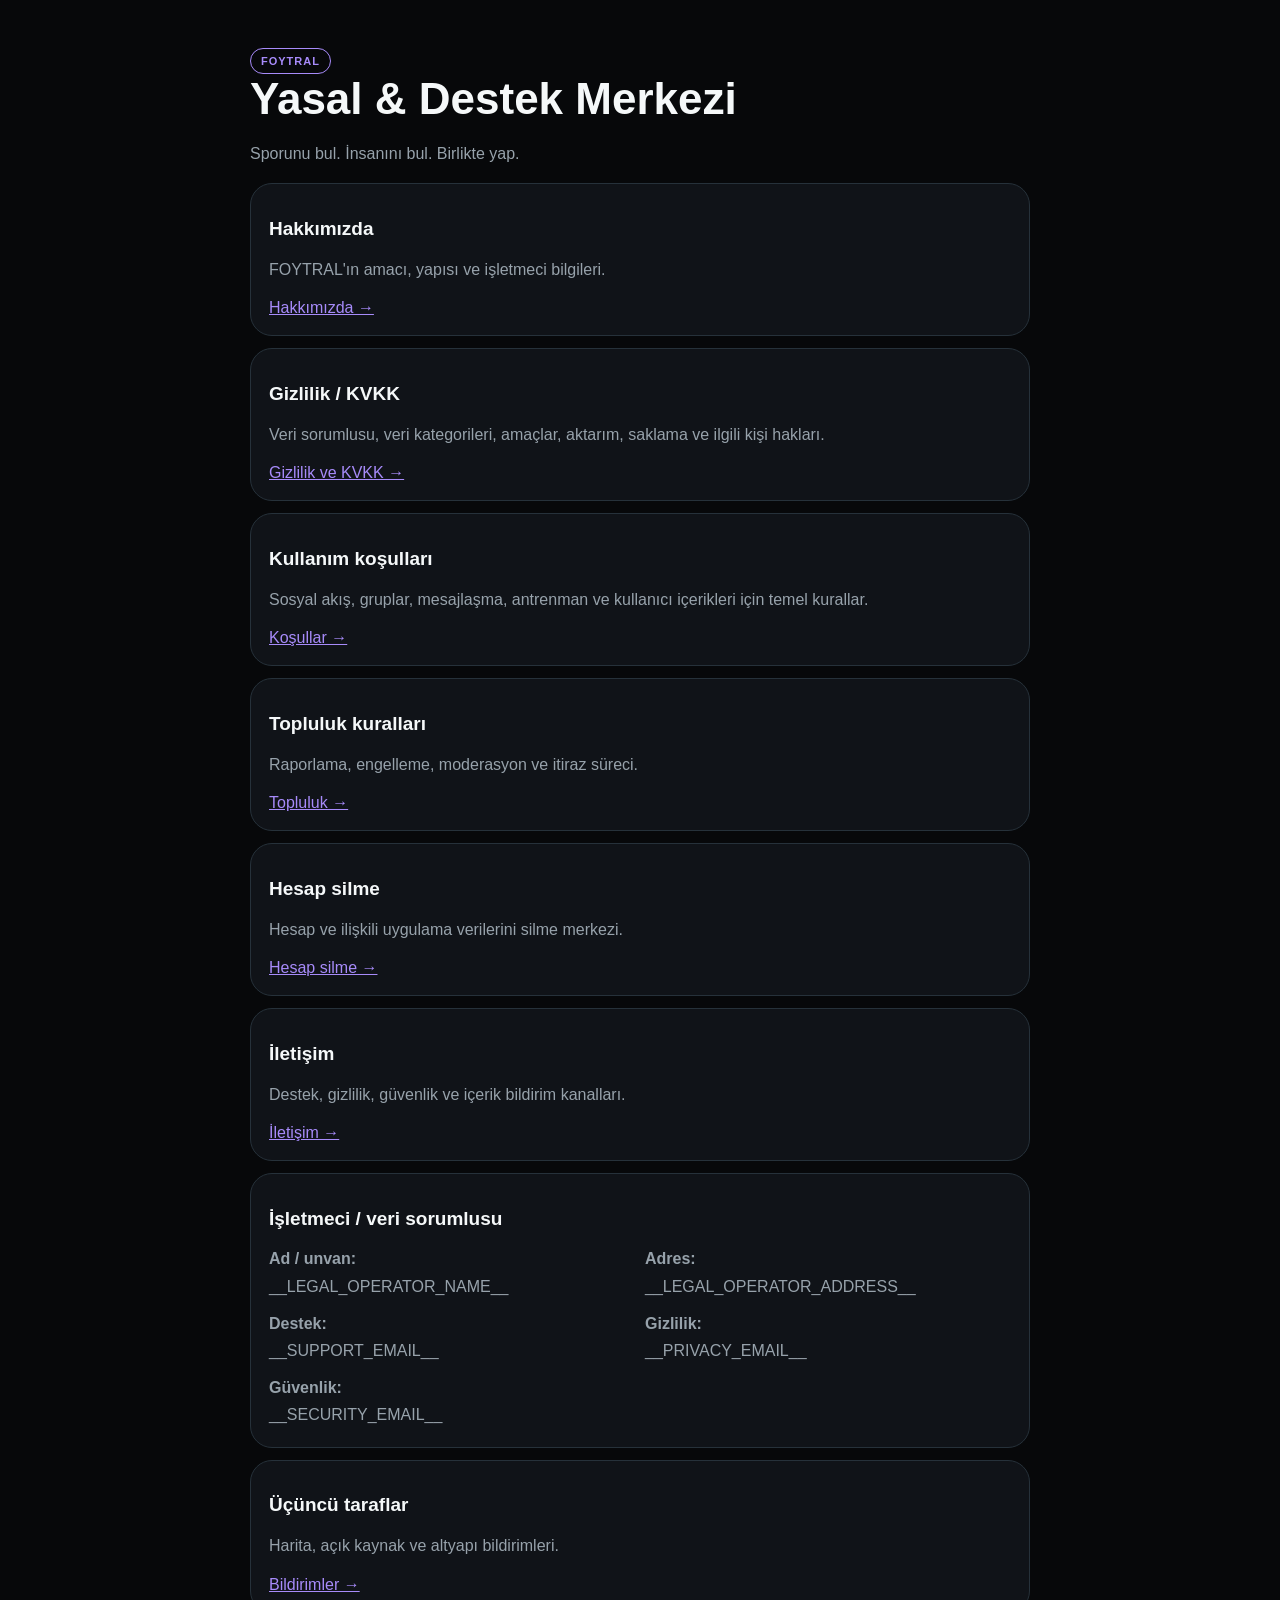
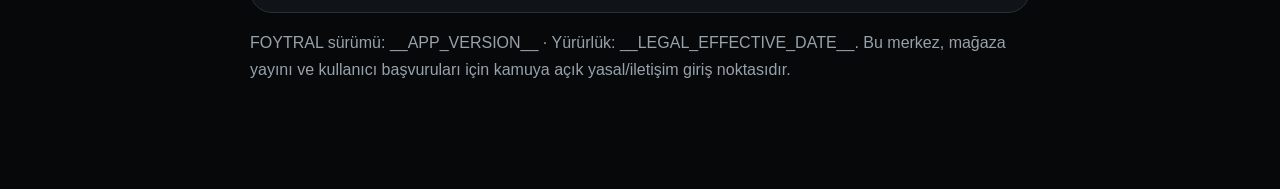
==== public-legal/index.html @ 86dfd642 "Ilk hal: FOYTRAL_SPOR/public-legal kopyasi (8 sayfa, yer tutuculu sablonlar)" ====
<!doctype html><html lang="tr"><head><meta charset="utf-8"><meta name="viewport" content="width=device-width,initial-scale=1"><title>FOYTRAL · Yasal & Destek</title><style>body{margin:0;background:#07080a;color:#f5f8f9;font-family:Arial,sans-serif}main{max-width:780px;margin:auto;padding:48px 20px 90px}h1{font-size:44px;margin:0 0 8px}h2{font-size:19px}.muted{color:#97a2ab;line-height:1.7}.card{border:1px solid #26313a;border-radius:22px;padding:18px;margin-top:12px;background:#101318}a{color:#A78BFA}.grid{display:grid;grid-template-columns:1fr 1fr;gap:10px}@media(max-width:620px){.grid{grid-template-columns:1fr}}.badge{display:inline-block;color:#A78BFA;border:1px solid #A78BFA;border-radius:999px;padding:6px 10px;font-size:11px;font-weight:800;letter-spacing:1px}</style></head><body><main><span class="badge">FOYTRAL</span><h1>Yasal & Destek Merkezi</h1><p class="muted">Sporunu bul. İnsanını bul. Birlikte yap.</p><div class="card"><h2>Hakkımızda</h2><p class="muted">FOYTRAL'ın amacı, yapısı ve işletmeci bilgileri.</p><a href="about.html">Hakkımızda →</a></div><div class="card"><h2>Gizlilik / KVKK</h2><p class="muted">Veri sorumlusu, veri kategorileri, amaçlar, aktarım, saklama ve ilgili kişi hakları.</p><a href="privacy.html">Gizlilik ve KVKK →</a></div><div class="card"><h2>Kullanım koşulları</h2><p class="muted">Sosyal akış, gruplar, mesajlaşma, antrenman ve kullanıcı içerikleri için temel kurallar.</p><a href="terms.html">Koşullar →</a></div><div class="card"><h2>Topluluk kuralları</h2><p class="muted">Raporlama, engelleme, moderasyon ve itiraz süreci.</p><a href="community.html">Topluluk →</a></div><div class="card"><h2>Hesap silme</h2><p class="muted">Hesap ve ilişkili uygulama verilerini silme merkezi.</p><a href="delete-account.html">Hesap silme →</a></div><div class="card"><h2>İletişim</h2><p class="muted">Destek, gizlilik, güvenlik ve içerik bildirim kanalları.</p><a href="contact.html">İletişim →</a></div><div class="card"><h2>İşletmeci / veri sorumlusu</h2><div class="grid muted"><div><strong>Ad / unvan:</strong><br>__LEGAL_OPERATOR_NAME__</div><div><strong>Adres:</strong><br>__LEGAL_OPERATOR_ADDRESS__</div><div><strong>Destek:</strong><br>__SUPPORT_EMAIL__</div><div><strong>Gizlilik:</strong><br>__PRIVACY_EMAIL__</div><div><strong>Güvenlik:</strong><br>__SECURITY_EMAIL__</div></div></div><div class="card"><h2>Üçüncü taraflar</h2><p class="muted">Harita, açık kaynak ve altyapı bildirimleri.</p><a href="third-party.html">Bildirimler →</a></div><p class="muted">FOYTRAL sürümü: __APP_VERSION__ · Yürürlük: __LEGAL_EFFECTIVE_DATE__. Bu merkez, mağaza yayını ve kullanıcı başvuruları için kamuya açık yasal/iletişim giriş noktasıdır.</p></main></body></html>
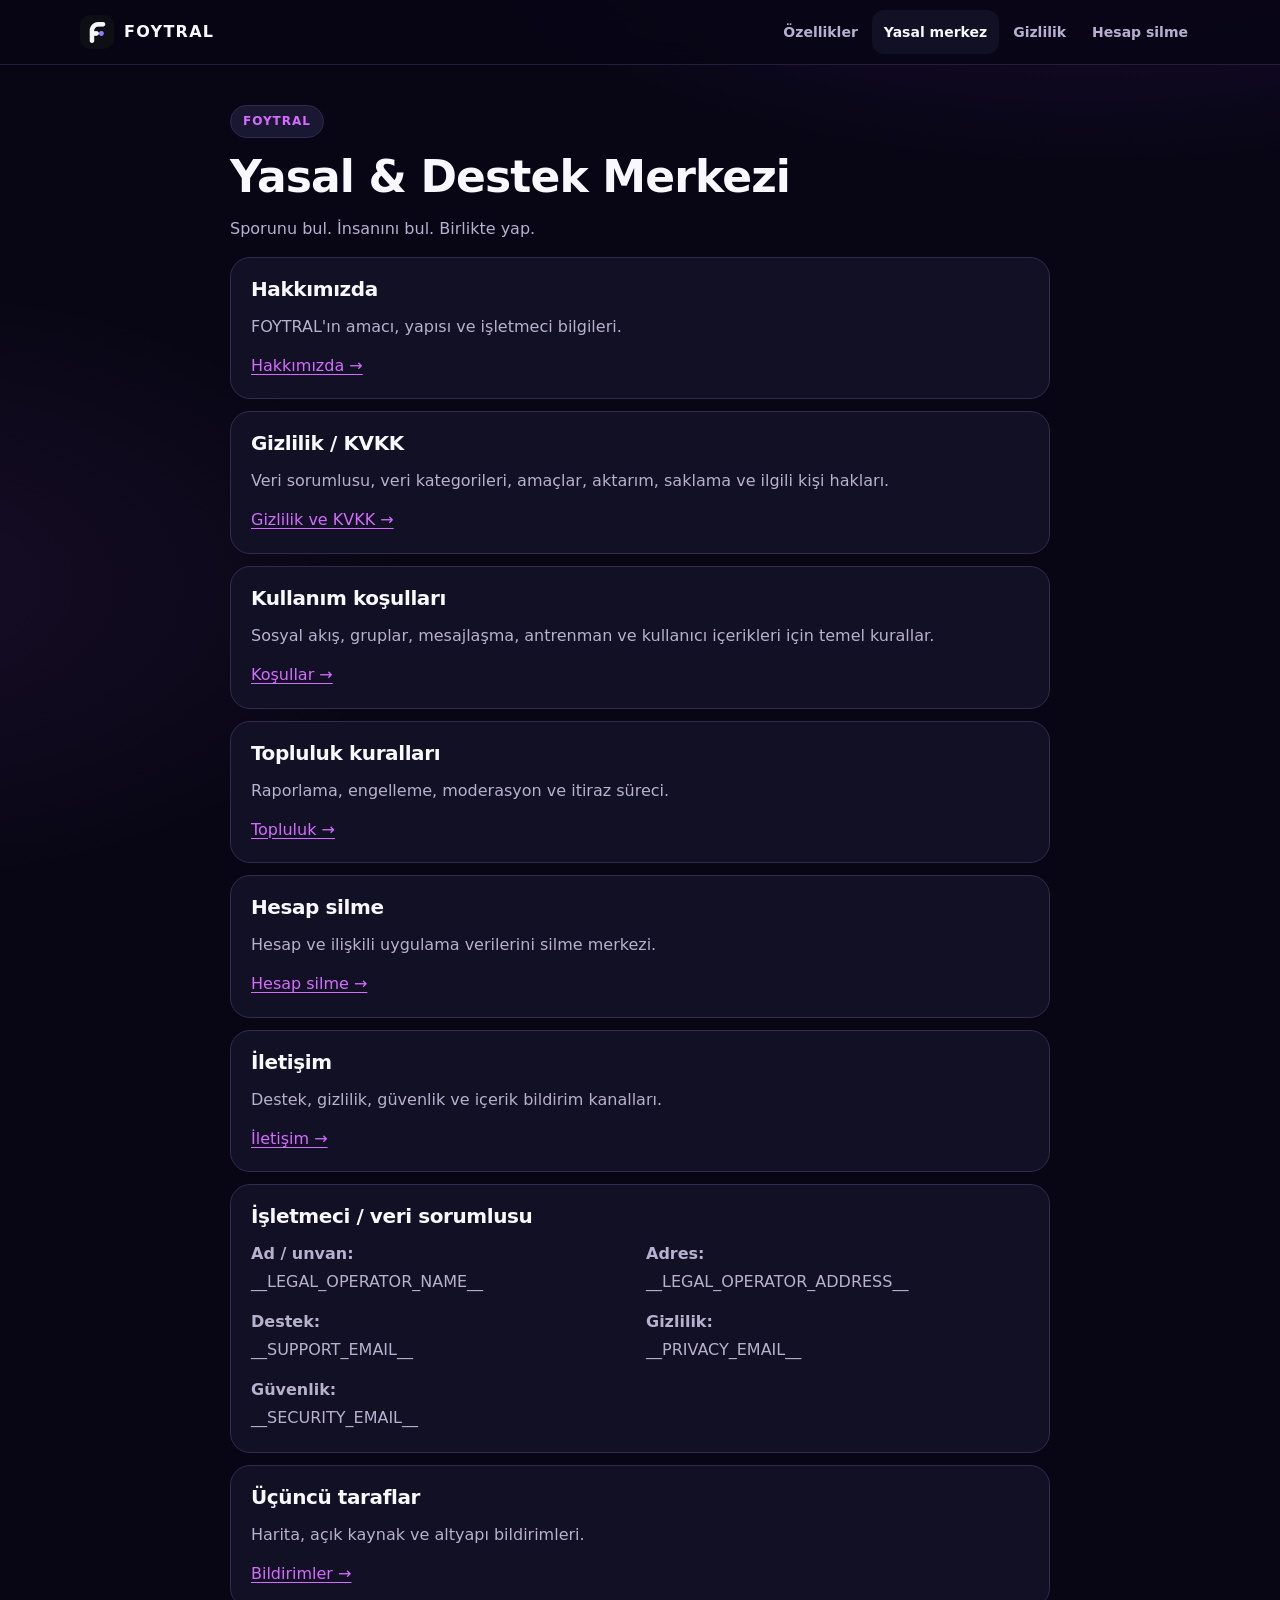
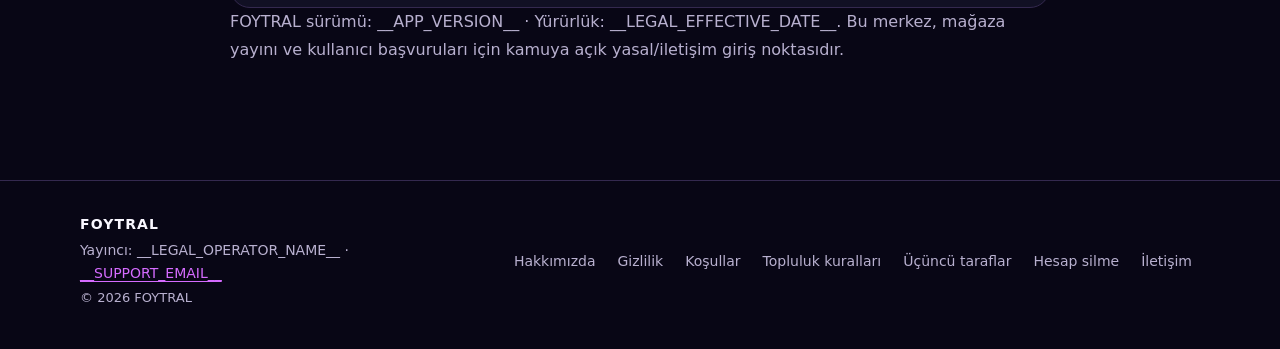
==== commit 29a7f644: "Yeniden tasarim: ortak site.css (FOYTRAL paleti), tanitim ana sayfasi, 8 yasal sayfa yeni kabukta (i" ====
--- a/public-legal/index.html
+++ b/public-legal/index.html
@@ -1 +1,50 @@
-<!doctype html><html lang="tr"><head><meta charset="utf-8"><meta name="viewport" content="width=device-width,initial-scale=1"><title>FOYTRAL · Yasal & Destek</title><style>body{margin:0;background:#07080a;color:#f5f8f9;font-family:Arial,sans-serif}main{max-width:780px;margin:auto;padding:48px 20px 90px}h1{font-size:44px;margin:0 0 8px}h2{font-size:19px}.muted{color:#97a2ab;line-height:1.7}.card{border:1px solid #26313a;border-radius:22px;padding:18px;margin-top:12px;background:#101318}a{color:#A78BFA}.grid{display:grid;grid-template-columns:1fr 1fr;gap:10px}@media(max-width:620px){.grid{grid-template-columns:1fr}}.badge{display:inline-block;color:#A78BFA;border:1px solid #A78BFA;border-radius:999px;padding:6px 10px;font-size:11px;font-weight:800;letter-spacing:1px}</style></head><body><main><span class="badge">FOYTRAL</span><h1>Yasal & Destek Merkezi</h1><p class="muted">Sporunu bul. İnsanını bul. Birlikte yap.</p><div class="card"><h2>Hakkımızda</h2><p class="muted">FOYTRAL'ın amacı, yapısı ve işletmeci bilgileri.</p><a href="about.html">Hakkımızda →</a></div><div class="card"><h2>Gizlilik / KVKK</h2><p class="muted">Veri sorumlusu, veri kategorileri, amaçlar, aktarım, saklama ve ilgili kişi hakları.</p><a href="privacy.html">Gizlilik ve KVKK →</a></div><div class="card"><h2>Kullanım koşulları</h2><p class="muted">Sosyal akış, gruplar, mesajlaşma, antrenman ve kullanıcı içerikleri için temel kurallar.</p><a href="terms.html">Koşullar →</a></div><div class="card"><h2>Topluluk kuralları</h2><p class="muted">Raporlama, engelleme, moderasyon ve itiraz süreci.</p><a href="community.html">Topluluk →</a></div><div class="card"><h2>Hesap silme</h2><p class="muted">Hesap ve ilişkili uygulama verilerini silme merkezi.</p><a href="delete-account.html">Hesap silme →</a></div><div class="card"><h2>İletişim</h2><p class="muted">Destek, gizlilik, güvenlik ve içerik bildirim kanalları.</p><a href="contact.html">İletişim →</a></div><div class="card"><h2>İşletmeci / veri sorumlusu</h2><div class="grid muted"><div><strong>Ad / unvan:</strong><br>__LEGAL_OPERATOR_NAME__</div><div><strong>Adres:</strong><br>__LEGAL_OPERATOR_ADDRESS__</div><div><strong>Destek:</strong><br>__SUPPORT_EMAIL__</div><div><strong>Gizlilik:</strong><br>__PRIVACY_EMAIL__</div><div><strong>Güvenlik:</strong><br>__SECURITY_EMAIL__</div></div></div><div class="card"><h2>Üçüncü taraflar</h2><p class="muted">Harita, açık kaynak ve altyapı bildirimleri.</p><a href="third-party.html">Bildirimler →</a></div><p class="muted">FOYTRAL sürümü: __APP_VERSION__ · Yürürlük: __LEGAL_EFFECTIVE_DATE__. Bu merkez, mağaza yayını ve kullanıcı başvuruları için kamuya açık yasal/iletişim giriş noktasıdır.</p></main></body></html>
+<!doctype html>
+<html lang="tr">
+<head>
+<meta charset="utf-8">
+<meta name="viewport" content="width=device-width,initial-scale=1">
+<meta name="color-scheme" content="dark">
+<meta name="theme-color" content="#080615">
+<title>FOYTRAL · Yasal & Destek</title>
+<meta name="description" content="FOYTRAL yasal ve destek merkezi: gizlilik, koşullar, topluluk kuralları, hesap silme ve iletişim.">
+<link rel="icon" type="image/png" sizes="32x32" href="../assets/favicon-32.png">
+<link rel="icon" type="image/png" sizes="64x64" href="../assets/favicon-64.png">
+<link rel="apple-touch-icon" href="../assets/apple-touch-icon.png">
+<link rel="stylesheet" href="../assets/site.css">
+</head>
+<body>
+<a class="skip-link" href="#icerik">İçeriğe geç</a>
+<header class="site-header">
+  <div class="container">
+    <a class="brand" href="../index.html" aria-label="FOYTRAL ana sayfa"><img src="../assets/icon-512.png" alt="" width="34" height="34">FOYTRAL</a>
+    <nav class="site-nav" aria-label="Ana menü">
+      <a class="nav-optional" href="../index.html#ozellikler">Özellikler</a>
+      <a href="../public-legal/index.html" aria-current="page">Yasal merkez</a>
+      <a class="nav-optional" href="../public-legal/privacy.html">Gizlilik</a>
+      <a href="../public-legal/delete-account.html">Hesap silme</a>
+    </nav>
+  </div>
+</header>
+<main id="icerik" class="legal-main">
+<span class="badge">FOYTRAL</span><h1>Yasal & Destek Merkezi</h1><p class="muted">Sporunu bul. İnsanını bul. Birlikte yap.</p><div class="card"><h2>Hakkımızda</h2><p class="muted">FOYTRAL'ın amacı, yapısı ve işletmeci bilgileri.</p><a href="about.html">Hakkımızda →</a></div><div class="card"><h2>Gizlilik / KVKK</h2><p class="muted">Veri sorumlusu, veri kategorileri, amaçlar, aktarım, saklama ve ilgili kişi hakları.</p><a href="privacy.html">Gizlilik ve KVKK →</a></div><div class="card"><h2>Kullanım koşulları</h2><p class="muted">Sosyal akış, gruplar, mesajlaşma, antrenman ve kullanıcı içerikleri için temel kurallar.</p><a href="terms.html">Koşullar →</a></div><div class="card"><h2>Topluluk kuralları</h2><p class="muted">Raporlama, engelleme, moderasyon ve itiraz süreci.</p><a href="community.html">Topluluk →</a></div><div class="card"><h2>Hesap silme</h2><p class="muted">Hesap ve ilişkili uygulama verilerini silme merkezi.</p><a href="delete-account.html">Hesap silme →</a></div><div class="card"><h2>İletişim</h2><p class="muted">Destek, gizlilik, güvenlik ve içerik bildirim kanalları.</p><a href="contact.html">İletişim →</a></div><div class="card"><h2>İşletmeci / veri sorumlusu</h2><div class="grid muted"><div><strong>Ad / unvan:</strong><br>__LEGAL_OPERATOR_NAME__</div><div><strong>Adres:</strong><br>__LEGAL_OPERATOR_ADDRESS__</div><div><strong>Destek:</strong><br>__SUPPORT_EMAIL__</div><div><strong>Gizlilik:</strong><br>__PRIVACY_EMAIL__</div><div><strong>Güvenlik:</strong><br>__SECURITY_EMAIL__</div></div></div><div class="card"><h2>Üçüncü taraflar</h2><p class="muted">Harita, açık kaynak ve altyapı bildirimleri.</p><a href="third-party.html">Bildirimler →</a></div><p class="muted">FOYTRAL sürümü: __APP_VERSION__ · Yürürlük: __LEGAL_EFFECTIVE_DATE__. Bu merkez, mağaza yayını ve kullanıcı başvuruları için kamuya açık yasal/iletişim giriş noktasıdır.</p>
+</main>
+<footer class="site-footer">
+  <div class="container">
+    <div class="footer-brand">
+      <strong>FOYTRAL</strong>
+      <span>Yayıncı: __LEGAL_OPERATOR_NAME__ · <a href="mailto:__SUPPORT_EMAIL__">__SUPPORT_EMAIL__</a></span>
+      <span class="small">© 2026 FOYTRAL</span>
+    </div>
+    <nav class="footer-links" aria-label="Yasal bağlantılar">
+      <a href="../public-legal/about.html">Hakkımızda</a>
+      <a href="../public-legal/privacy.html">Gizlilik</a>
+      <a href="../public-legal/terms.html">Koşullar</a>
+      <a href="../public-legal/community.html">Topluluk kuralları</a>
+      <a href="../public-legal/third-party.html">Üçüncü taraflar</a>
+      <a href="../public-legal/delete-account.html">Hesap silme</a>
+      <a href="../public-legal/contact.html">İletişim</a>
+    </nav>
+  </div>
+</footer>
+</body>
+</html>
--- a/assets/site.css
+++ b/assets/site.css
@@ -0,0 +1,229 @@
+/* FOYTRAL web — tek ortak stil dosyası (mobil öncelikli).
+   Palet: zemin #080615 · yüzey #111024 / #1A1732 · kenarlık #34294F
+          ana mor #913CFF · lila vurgu #D56BFF · metin #F9F7FF / #B8B0CF
+   Kırmızı ve turuncu vurgu kullanılmaz. */
+
+:root {
+  --bg: #080615;
+  --surface: #111024;
+  --surface-2: #1A1732;
+  --border: #34294F;
+  --primary: #913CFF;
+  --accent: #D56BFF;
+  --text: #F9F7FF;
+  --muted: #B8B0CF;
+  --ok: #7BE0B6;
+  --err: #F4A8D8;
+  --radius: 20px;
+  --radius-sm: 14px;
+  --shadow: 0 24px 60px -28px rgba(145, 60, 255, 0.45);
+  --font: "Inter", system-ui, -apple-system, "Segoe UI", Roboto, "Helvetica Neue", Arial, sans-serif;
+  color-scheme: dark;
+}
+
+*,
+*::before,
+*::after { box-sizing: border-box; }
+
+html { -webkit-text-size-adjust: 100%; scroll-behavior: smooth; }
+
+body {
+  margin: 0;
+  min-height: 100vh;
+  background:
+    radial-gradient(1200px 600px at 85% -10%, rgba(145, 60, 255, 0.18), transparent 60%),
+    radial-gradient(900px 500px at -10% 30%, rgba(213, 107, 255, 0.08), transparent 60%),
+    var(--bg);
+  color: var(--text);
+  font-family: var(--font);
+  font-size: 16px;
+  line-height: 1.6;
+  -webkit-font-smoothing: antialiased;
+}
+
+img, svg { display: block; max-width: 100%; }
+
+a { color: var(--accent); text-underline-offset: 3px; }
+a:hover { color: #E9A6FF; }
+a:focus-visible,
+button:focus-visible,
+input:focus-visible {
+  outline: 2px solid var(--accent);
+  outline-offset: 3px;
+  border-radius: 8px;
+}
+
+h1, h2, h3 { line-height: 1.15; letter-spacing: -0.02em; margin: 0 0 12px; }
+h1 { font-size: clamp(32px, 7vw, 56px); font-weight: 800; }
+h2 { font-size: clamp(20px, 3.4vw, 28px); font-weight: 750; }
+h3 { font-size: 18px; font-weight: 700; }
+p { margin: 0 0 12px; }
+code { font-size: 0.9em; color: var(--accent); background: rgba(213, 107, 255, 0.08); padding: 1px 6px; border-radius: 6px; }
+
+.skip-link {
+  position: absolute; left: 12px; top: -48px; z-index: 50;
+  padding: 10px 14px; border-radius: 10px; background: var(--primary); color: #fff; text-decoration: none;
+}
+.skip-link:focus { top: 12px; }
+
+.container { width: min(1120px, 100% - 40px); margin-inline: auto; }
+
+/* Header */
+.site-header {
+  position: sticky; top: 0; z-index: 20;
+  background: rgba(8, 6, 21, 0.82);
+  backdrop-filter: blur(14px);
+  -webkit-backdrop-filter: blur(14px);
+  border-bottom: 1px solid rgba(52, 41, 79, 0.7);
+}
+.site-header .container { display: flex; align-items: center; justify-content: space-between; gap: 16px; min-height: 64px; }
+.brand { display: inline-flex; align-items: center; gap: 10px; color: var(--text); text-decoration: none; font-weight: 800; letter-spacing: 0.08em; }
+.brand img { width: 34px; height: 34px; border-radius: 10px; }
+.site-nav { display: flex; gap: 2px; flex-wrap: nowrap; justify-content: flex-end; }
+.site-nav a {
+  color: var(--muted); text-decoration: none; font-size: 14px; font-weight: 600;
+  padding: 10px 12px; min-height: 44px; display: inline-flex; align-items: center; border-radius: 12px;
+}
+.site-nav a:hover,
+.site-nav a[aria-current="page"] { color: var(--text); background: var(--surface); }
+@media (max-width: 640px) {
+  .site-nav .nav-optional { display: none; }
+  .site-nav a { padding: 10px 9px; font-size: 13px; white-space: nowrap; }
+  .brand { font-size: 15px; }
+}
+
+/* Buttons */
+.btn {
+  display: inline-flex; align-items: center; justify-content: center; gap: 8px;
+  min-height: 48px; padding: 12px 22px; border-radius: 999px;
+  font-weight: 750; font-size: 15px; text-decoration: none; border: 1px solid transparent;
+}
+.btn-primary { background: linear-gradient(135deg, var(--primary), #B054FF); color: #fff; box-shadow: var(--shadow); }
+.btn-primary:hover { color: #fff; filter: brightness(1.08); }
+.btn-ghost { background: transparent; color: var(--text); border-color: var(--border); }
+.btn-ghost:hover { color: var(--text); background: var(--surface); }
+.btn[aria-disabled="true"] { cursor: default; }
+
+/* Home */
+.hero { padding: 56px 0 40px; }
+.hero-grid { display: grid; gap: 40px; align-items: center; }
+.eyebrow {
+  display: inline-flex; align-items: center; gap: 8px;
+  color: var(--accent); font-size: 12px; font-weight: 800; letter-spacing: 0.16em; text-transform: uppercase;
+}
+.eyebrow::before { content: ""; width: 8px; height: 8px; border-radius: 99px; background: var(--accent); box-shadow: 0 0 12px var(--accent); }
+.lead { color: var(--muted); font-size: clamp(17px, 2.4vw, 20px); max-width: 560px; }
+.hero h1 .grad { background: linear-gradient(90deg, var(--text), var(--accent)); -webkit-background-clip: text; background-clip: text; color: transparent; }
+.hero-actions { display: flex; flex-wrap: wrap; gap: 12px; margin-top: 24px; }
+.hero-art {
+  position: relative; justify-self: center; width: min(320px, 80vw); aspect-ratio: 1;
+  display: grid; place-items: center;
+}
+.hero-art::before {
+  content: ""; position: absolute; inset: 6%; border-radius: 50%;
+  background: radial-gradient(circle, rgba(145, 60, 255, 0.55), rgba(213, 107, 255, 0.12) 55%, transparent 70%);
+  filter: blur(18px);
+}
+.hero-art img { position: relative; width: 64%; height: auto; aspect-ratio: 1; object-fit: contain; border-radius: 28%; border: 1px solid var(--border); box-shadow: var(--shadow); }
+@media (min-width: 880px) {
+  .hero { padding: 96px 0 64px; }
+  .hero-grid { grid-template-columns: 1.15fr 0.85fr; }
+}
+
+.section { padding: 48px 0; }
+.section-head { max-width: 640px; margin-bottom: 28px; }
+.section-head p { color: var(--muted); }
+
+.feature-grid { display: grid; gap: 14px; }
+@media (min-width: 640px) { .feature-grid { grid-template-columns: repeat(2, 1fr); } }
+@media (min-width: 980px) { .feature-grid { grid-template-columns: repeat(3, 1fr); } }
+.feature {
+  padding: 22px; border-radius: var(--radius);
+  background: linear-gradient(180deg, var(--surface-2), var(--surface));
+  border: 1px solid var(--border);
+}
+.feature-icon {
+  width: 44px; height: 44px; border-radius: 14px; display: grid; place-items: center; margin-bottom: 14px;
+  background: rgba(145, 60, 255, 0.16); color: var(--accent); border: 1px solid rgba(213, 107, 255, 0.35);
+}
+.feature-icon svg { width: 22px; height: 22px; }
+.feature p { color: var(--muted); margin: 0; }
+
+.play-box {
+  display: grid; gap: 18px; align-items: center; padding: 28px; border-radius: 28px;
+  background: radial-gradient(600px 240px at 100% 0%, rgba(145, 60, 255, 0.35), transparent 70%), var(--surface);
+  border: 1px solid var(--border);
+}
+@media (min-width: 760px) { .play-box { grid-template-columns: 1fr auto; padding: 36px; } }
+.play-box p { color: var(--muted); margin: 0; }
+.soon-pill {
+  display: inline-flex; align-items: center; gap: 10px; min-height: 52px; padding: 10px 20px;
+  border-radius: 16px; border: 1px dashed var(--accent); color: var(--text); font-weight: 750;
+}
+.soon-pill svg { width: 22px; height: 22px; color: var(--accent); }
+
+.trust-list { display: grid; gap: 10px; padding: 0; margin: 0; list-style: none; }
+.trust-list li { position: relative; padding-left: 20px; color: var(--muted); }
+.trust-list li::before { content: ""; position: absolute; left: 0; top: 9px; width: 8px; height: 8px; border-radius: 99px; background: var(--primary); }
+
+/* Legal pages (içerik sınıfları korunur: card, muted, accent, badge, tag, grid, small, eyebrow, field, ok, err, wrap, secondary) */
+.legal-main { width: min(820px, 100% - 32px); margin: 0 auto; padding: 40px 0 72px; }
+.legal-main h1 { font-size: clamp(30px, 6vw, 44px); }
+.legal-main h2 { font-size: 20px; margin-top: 0; }
+.legal-main .card,
+.legal-main main .card {
+  margin-top: 14px; padding: 20px; border-radius: var(--radius);
+  background: var(--surface); border: 1px solid var(--border);
+}
+.legal-main .card + .card { margin-top: 12px; }
+.muted { color: var(--muted); line-height: 1.75; }
+.small { font-size: 13px; }
+.accent { color: var(--accent); }
+.badge,
+.tag {
+  display: inline-block; margin-bottom: 14px; padding: 6px 12px; border-radius: 999px;
+  border: 1px solid var(--border); background: var(--surface-2); color: var(--accent);
+  font-size: 12px; font-weight: 800; letter-spacing: 0.08em;
+}
+.grid { display: grid; gap: 12px; }
+@media (min-width: 620px) { .grid { grid-template-columns: 1fr 1fr; } }
+.legal-main ul { padding-left: 20px; }
+.legal-main li { margin: 8px 0; }
+.legal-main > a,
+.legal-main a.back { display: inline-flex; min-height: 44px; align-items: center; margin-top: 18px; font-weight: 650; }
+
+/* Hesap silme formu */
+.wrap { display: grid; gap: 14px; }
+.wrap .card { margin-top: 0; }
+.field { margin-top: 16px; }
+label { display: block; font-size: 13px; font-weight: 750; }
+input {
+  width: 100%; margin-top: 8px; padding: 14px; min-height: 48px;
+  background: var(--bg); color: var(--text); border: 1px solid var(--border); border-radius: var(--radius-sm); font: inherit;
+}
+input::placeholder { color: #7E7699; }
+button {
+  width: 100%; margin-top: 14px; min-height: 48px; padding: 14px; border: 0; border-radius: var(--radius-sm);
+  background: linear-gradient(135deg, var(--primary), #B054FF); color: #fff; font: inherit; font-weight: 800; cursor: pointer;
+}
+button.secondary { background: var(--surface-2); border: 1px solid var(--accent); color: var(--text); }
+button:disabled { opacity: 0.5; cursor: default; }
+.ok { color: var(--ok); }
+.err { color: var(--err); }
+
+/* Footer */
+.site-footer { border-top: 1px solid var(--border); margin-top: 32px; padding: 32px 0 40px; color: var(--muted); font-size: 14px; }
+.site-footer .container { display: grid; gap: 16px; }
+@media (min-width: 760px) { .site-footer .container { grid-template-columns: 1fr auto; align-items: center; } }
+.footer-links { display: flex; flex-wrap: wrap; gap: 4px 6px; }
+.footer-links a { color: var(--muted); text-decoration: none; padding: 8px 8px; min-height: 40px; display: inline-flex; align-items: center; border-radius: 10px; }
+.footer-links a:hover { color: var(--text); background: var(--surface); }
+.footer-brand { display: grid; gap: 4px; }
+.footer-brand strong { color: var(--text); letter-spacing: 0.08em; }
+
+@media (prefers-reduced-motion: no-preference) {
+  .reveal { animation: rise 0.6s cubic-bezier(0.22, 1, 0.36, 1) both; }
+  .reveal-2 { animation-delay: 80ms; }
+  .reveal-3 { animation-delay: 160ms; }
+  @keyframes rise { from { opacity: 0; transform: translateY(10px); } to { opacity: 1; transform: none; } }
+}
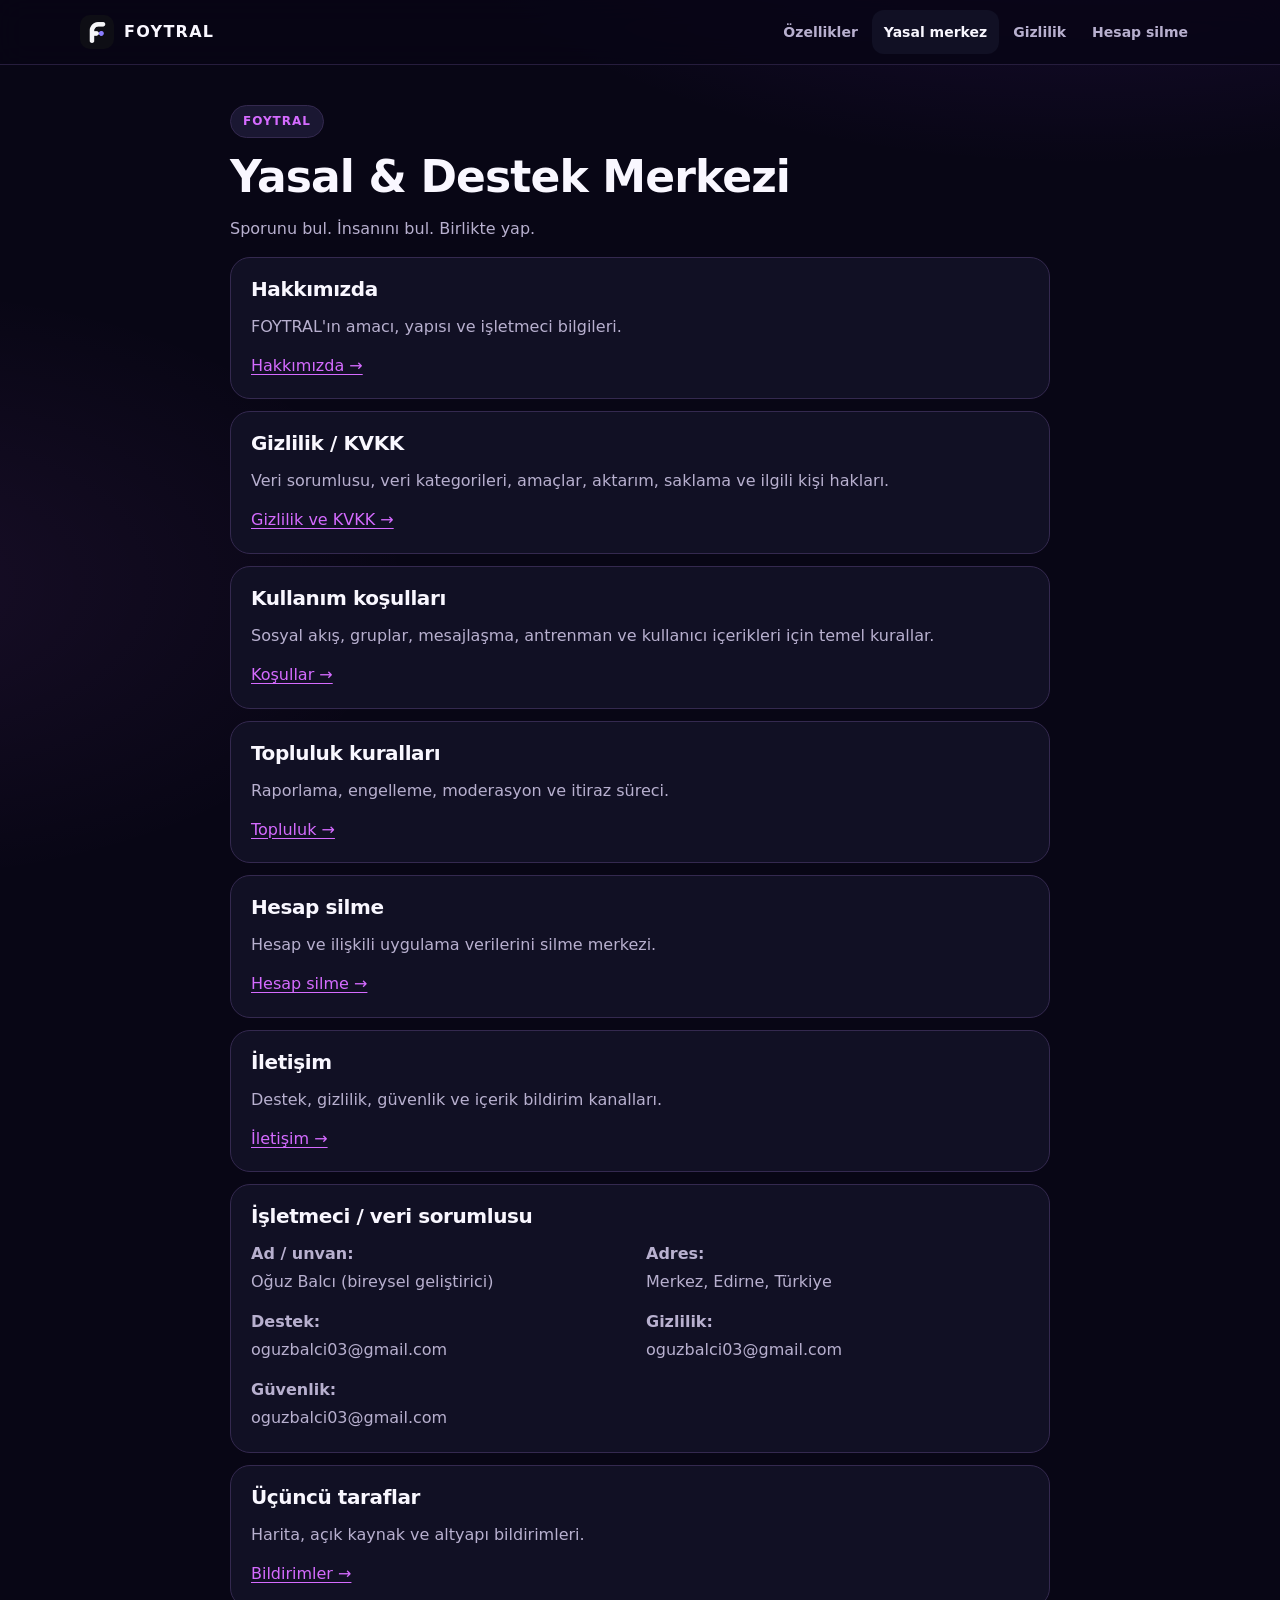
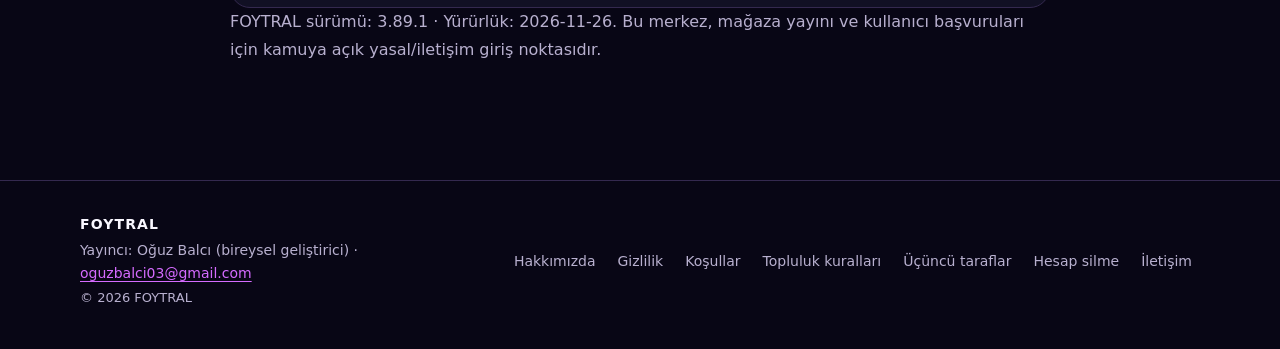
==== commit 08e44557: "FOYTRAL web dist yayini (foytral.com)" ====
--- a/public-legal/index.html
+++ b/public-legal/index.html
@@ -26,13 +26,13 @@
   </div>
 </header>
 <main id="icerik" class="legal-main">
-<span class="badge">FOYTRAL</span><h1>Yasal & Destek Merkezi</h1><p class="muted">Sporunu bul. İnsanını bul. Birlikte yap.</p><div class="card"><h2>Hakkımızda</h2><p class="muted">FOYTRAL'ın amacı, yapısı ve işletmeci bilgileri.</p><a href="about.html">Hakkımızda →</a></div><div class="card"><h2>Gizlilik / KVKK</h2><p class="muted">Veri sorumlusu, veri kategorileri, amaçlar, aktarım, saklama ve ilgili kişi hakları.</p><a href="privacy.html">Gizlilik ve KVKK →</a></div><div class="card"><h2>Kullanım koşulları</h2><p class="muted">Sosyal akış, gruplar, mesajlaşma, antrenman ve kullanıcı içerikleri için temel kurallar.</p><a href="terms.html">Koşullar →</a></div><div class="card"><h2>Topluluk kuralları</h2><p class="muted">Raporlama, engelleme, moderasyon ve itiraz süreci.</p><a href="community.html">Topluluk →</a></div><div class="card"><h2>Hesap silme</h2><p class="muted">Hesap ve ilişkili uygulama verilerini silme merkezi.</p><a href="delete-account.html">Hesap silme →</a></div><div class="card"><h2>İletişim</h2><p class="muted">Destek, gizlilik, güvenlik ve içerik bildirim kanalları.</p><a href="contact.html">İletişim →</a></div><div class="card"><h2>İşletmeci / veri sorumlusu</h2><div class="grid muted"><div><strong>Ad / unvan:</strong><br>__LEGAL_OPERATOR_NAME__</div><div><strong>Adres:</strong><br>__LEGAL_OPERATOR_ADDRESS__</div><div><strong>Destek:</strong><br>__SUPPORT_EMAIL__</div><div><strong>Gizlilik:</strong><br>__PRIVACY_EMAIL__</div><div><strong>Güvenlik:</strong><br>__SECURITY_EMAIL__</div></div></div><div class="card"><h2>Üçüncü taraflar</h2><p class="muted">Harita, açık kaynak ve altyapı bildirimleri.</p><a href="third-party.html">Bildirimler →</a></div><p class="muted">FOYTRAL sürümü: __APP_VERSION__ · Yürürlük: __LEGAL_EFFECTIVE_DATE__. Bu merkez, mağaza yayını ve kullanıcı başvuruları için kamuya açık yasal/iletişim giriş noktasıdır.</p>
+<span class="badge">FOYTRAL</span><h1>Yasal & Destek Merkezi</h1><p class="muted">Sporunu bul. İnsanını bul. Birlikte yap.</p><div class="card"><h2>Hakkımızda</h2><p class="muted">FOYTRAL'ın amacı, yapısı ve işletmeci bilgileri.</p><a href="about.html">Hakkımızda →</a></div><div class="card"><h2>Gizlilik / KVKK</h2><p class="muted">Veri sorumlusu, veri kategorileri, amaçlar, aktarım, saklama ve ilgili kişi hakları.</p><a href="privacy.html">Gizlilik ve KVKK →</a></div><div class="card"><h2>Kullanım koşulları</h2><p class="muted">Sosyal akış, gruplar, mesajlaşma, antrenman ve kullanıcı içerikleri için temel kurallar.</p><a href="terms.html">Koşullar →</a></div><div class="card"><h2>Topluluk kuralları</h2><p class="muted">Raporlama, engelleme, moderasyon ve itiraz süreci.</p><a href="community.html">Topluluk →</a></div><div class="card"><h2>Hesap silme</h2><p class="muted">Hesap ve ilişkili uygulama verilerini silme merkezi.</p><a href="delete-account.html">Hesap silme →</a></div><div class="card"><h2>İletişim</h2><p class="muted">Destek, gizlilik, güvenlik ve içerik bildirim kanalları.</p><a href="contact.html">İletişim →</a></div><div class="card"><h2>İşletmeci / veri sorumlusu</h2><div class="grid muted"><div><strong>Ad / unvan:</strong><br>Oğuz Balcı (bireysel geliştirici)</div><div><strong>Adres:</strong><br>Merkez, Edirne, Türkiye</div><div><strong>Destek:</strong><br>oguzbalci03@gmail.com</div><div><strong>Gizlilik:</strong><br>oguzbalci03@gmail.com</div><div><strong>Güvenlik:</strong><br>oguzbalci03@gmail.com</div></div></div><div class="card"><h2>Üçüncü taraflar</h2><p class="muted">Harita, açık kaynak ve altyapı bildirimleri.</p><a href="third-party.html">Bildirimler →</a></div><p class="muted">FOYTRAL sürümü: 3.89.1 · Yürürlük: 2026-11-26. Bu merkez, mağaza yayını ve kullanıcı başvuruları için kamuya açık yasal/iletişim giriş noktasıdır.</p>
 </main>
 <footer class="site-footer">
   <div class="container">
     <div class="footer-brand">
       <strong>FOYTRAL</strong>
-      <span>Yayıncı: __LEGAL_OPERATOR_NAME__ · <a href="mailto:__SUPPORT_EMAIL__">__SUPPORT_EMAIL__</a></span>
+      <span>Yayıncı: Oğuz Balcı (bireysel geliştirici) · <a href="mailto:oguzbalci03@gmail.com">oguzbalci03@gmail.com</a></span>
       <span class="small">© 2026 FOYTRAL</span>
     </div>
     <nav class="footer-links" aria-label="Yasal bağlantılar">
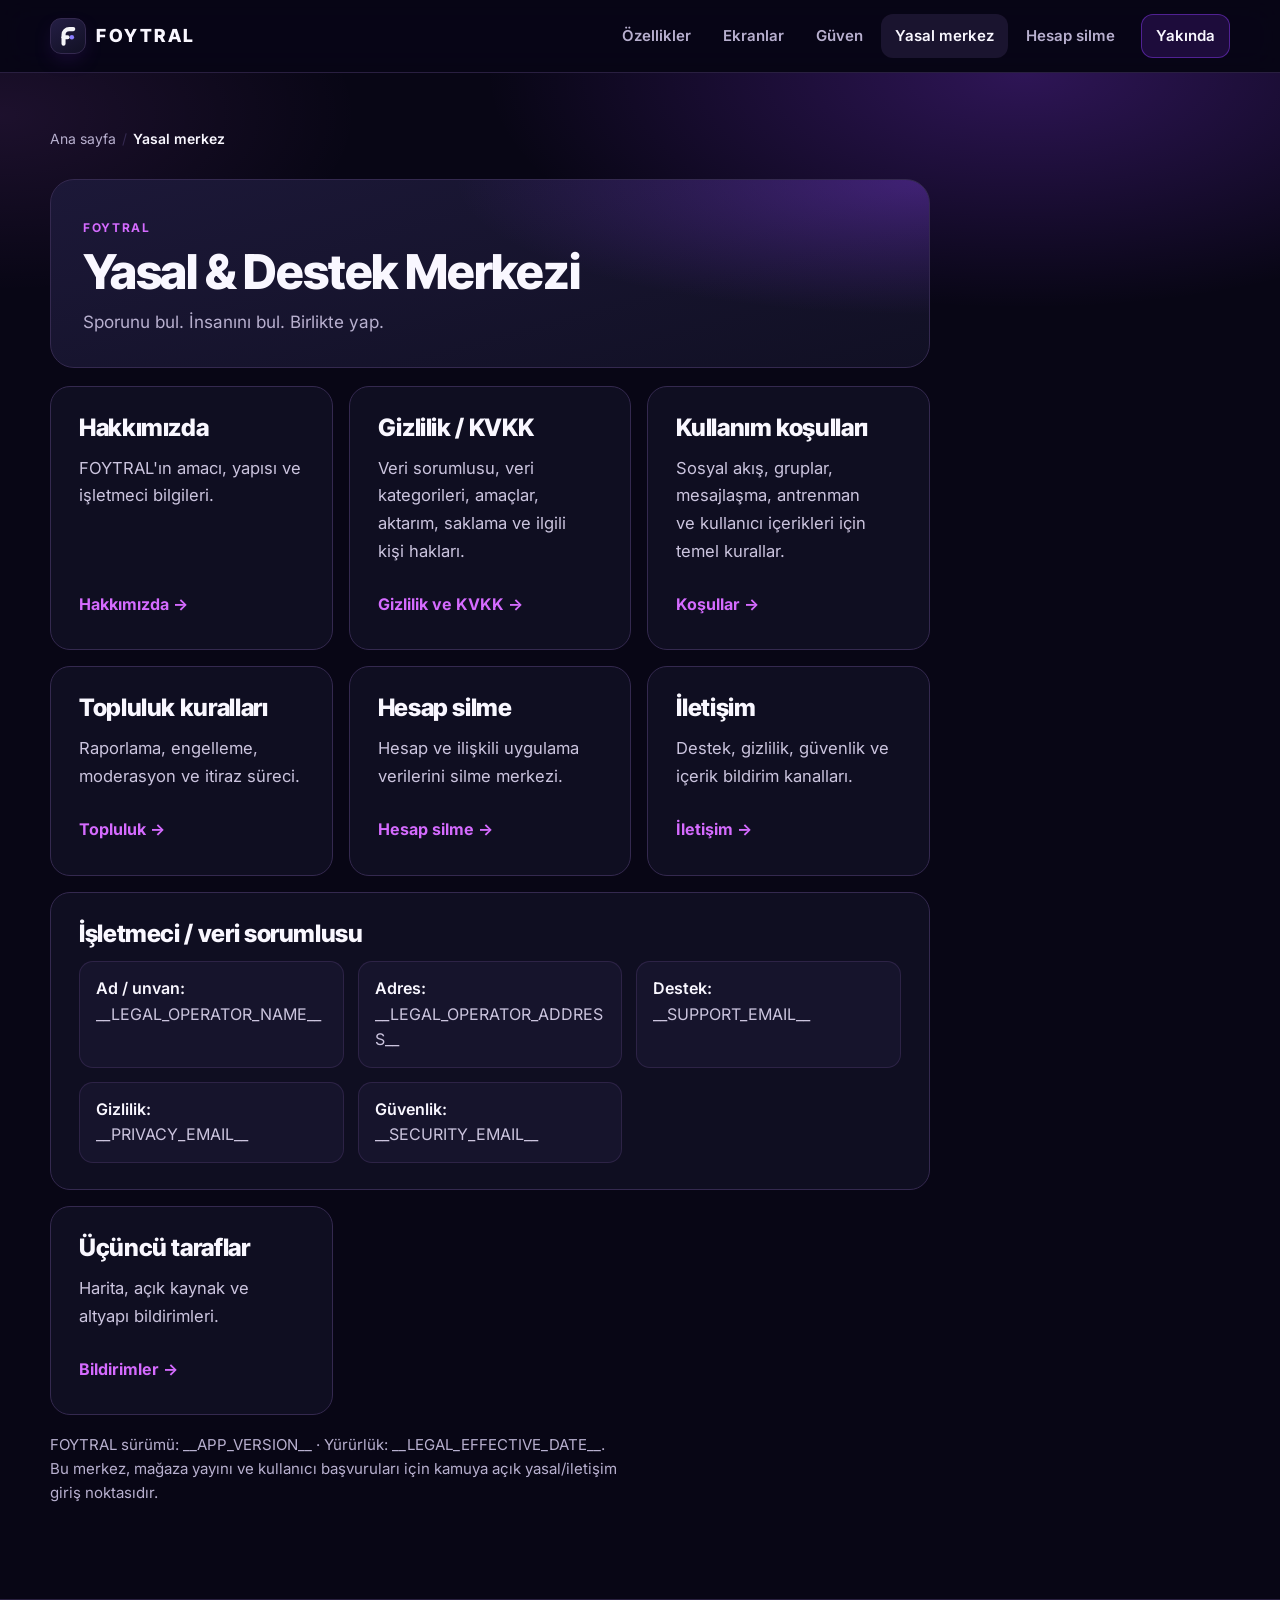
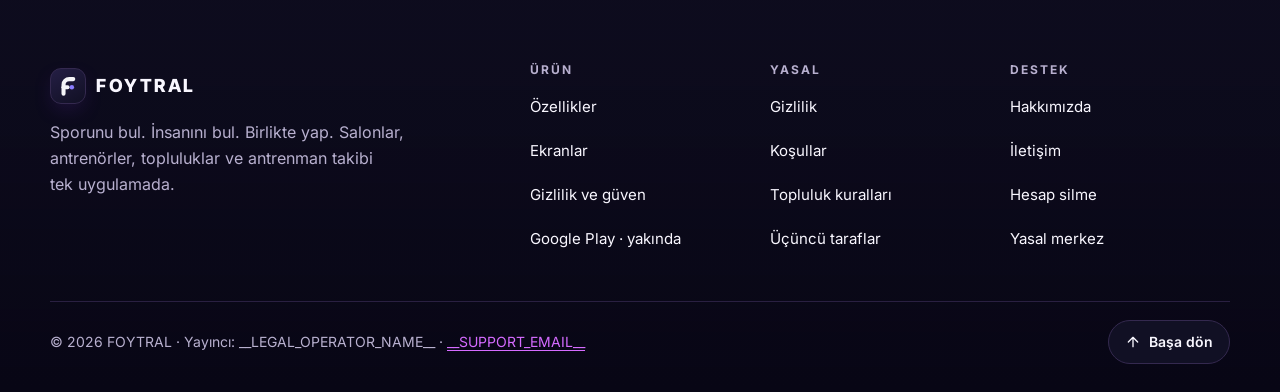
==== commit 9530c9ab: "Web: sifirdan mobil oncelikli yeniden tasarim; hatali Actions is akisi kaldirildi (yayin gh-pages da" ====
--- a/public-legal/index.html
+++ b/public-legal/index.html
@@ -2,48 +2,128 @@
 <html lang="tr">
 <head>
 <meta charset="utf-8">
-<meta name="viewport" content="width=device-width,initial-scale=1">
+<meta name="viewport" content="width=device-width,initial-scale=1,viewport-fit=cover">
 <meta name="color-scheme" content="dark">
 <meta name="theme-color" content="#080615">
 <title>FOYTRAL · Yasal & Destek</title>
 <meta name="description" content="FOYTRAL yasal ve destek merkezi: gizlilik, koşullar, topluluk kuralları, hesap silme ve iletişim.">
+<link rel="canonical" href="https://foytral.com/public-legal/index.html">
+<meta property="og:type" content="website">
+<meta property="og:site_name" content="FOYTRAL">
+<meta property="og:locale" content="tr_TR">
+<meta property="og:title" content="FOYTRAL · Yasal & Destek">
+<meta property="og:description" content="FOYTRAL yasal ve destek merkezi: gizlilik, koşullar, topluluk kuralları, hesap silme ve iletişim.">
+<meta property="og:url" content="https://foytral.com/public-legal/index.html">
+<meta property="og:image" content="https://foytral.com/assets/og-image.jpg">
+<meta property="og:image:width" content="1200">
+<meta property="og:image:height" content="630">
+<meta property="og:image:alt" content="FOYTRAL — Sporunu bul. Ekibini bul. Uygulama ekranlarıyla tanıtım görseli.">
+<meta name="twitter:card" content="summary_large_image">
+<meta name="twitter:title" content="FOYTRAL · Yasal & Destek">
+<meta name="twitter:description" content="FOYTRAL yasal ve destek merkezi: gizlilik, koşullar, topluluk kuralları, hesap silme ve iletişim.">
+<meta name="twitter:image" content="https://foytral.com/assets/og-image.jpg">
+<link rel="icon" type="image/svg+xml" href="../assets/icon.svg">
 <link rel="icon" type="image/png" sizes="32x32" href="../assets/favicon-32.png">
 <link rel="icon" type="image/png" sizes="64x64" href="../assets/favicon-64.png">
 <link rel="apple-touch-icon" href="../assets/apple-touch-icon.png">
+<link rel="preload" href="../assets/fonts/inter-400.woff2" as="font" type="font/woff2" crossorigin>
+<link rel="preload" href="../assets/fonts/intertight-800.woff2" as="font" type="font/woff2" crossorigin>
 <link rel="stylesheet" href="../assets/site.css">
+<script src="../assets/site.js" defer></script>
 </head>
-<body>
+<body class="page-legal" id="top">
 <a class="skip-link" href="#icerik">İçeriğe geç</a>
 <header class="site-header">
-  <div class="container">
-    <a class="brand" href="../index.html" aria-label="FOYTRAL ana sayfa"><img src="../assets/icon-512.png" alt="" width="34" height="34">FOYTRAL</a>
-    <nav class="site-nav" aria-label="Ana menü">
-      <a class="nav-optional" href="../index.html#ozellikler">Özellikler</a>
+  <div class="container header-row">
+    <a class="brand" href="../index.html" aria-label="FOYTRAL ana sayfa"><span class="brand-mark"><img src="../assets/foytral-mark.svg" alt="" width="26" height="26"></span><span>FOYTRAL</span></a>
+    <nav class="nav-desktop" aria-label="Ana menü">
+      <a href="../index.html#ozellikler">Özellikler</a>
+      <a href="../index.html#ekranlar">Ekranlar</a>
+      <a href="../index.html#guven">Güven</a>
       <a href="../public-legal/index.html" aria-current="page">Yasal merkez</a>
-      <a class="nav-optional" href="../public-legal/privacy.html">Gizlilik</a>
       <a href="../public-legal/delete-account.html">Hesap silme</a>
+      <a class="nav-cta" href="../index.html#google-play">Yakında</a>
     </nav>
+    <details class="nav-mobile">
+      <summary aria-label="Menü"><span class="burger" aria-hidden="true"><span></span></span></summary>
+      <nav class="nav-panel" aria-label="Mobil menü">
+        <a href="../index.html#ozellikler">Özellikler</a>
+        <a href="../index.html#ekranlar">Ekranlar</a>
+        <a href="../index.html#guven">Gizlilik ve güven</a>
+        <a href="../public-legal/index.html" aria-current="page">Yasal merkez</a>
+        <a href="../public-legal/privacy.html">Gizlilik politikası</a>
+        <a href="../public-legal/delete-account.html">Hesap silme</a>
+        <a href="../public-legal/contact.html">İletişim</a>
+        <a class="nav-panel-cta" href="../index.html#google-play">Google Play · yakında</a>
+      </nav>
+    </details>
   </div>
 </header>
 <main id="icerik" class="legal-main">
-<span class="badge">FOYTRAL</span><h1>Yasal & Destek Merkezi</h1><p class="muted">Sporunu bul. İnsanını bul. Birlikte yap.</p><div class="card"><h2>Hakkımızda</h2><p class="muted">FOYTRAL'ın amacı, yapısı ve işletmeci bilgileri.</p><a href="about.html">Hakkımızda →</a></div><div class="card"><h2>Gizlilik / KVKK</h2><p class="muted">Veri sorumlusu, veri kategorileri, amaçlar, aktarım, saklama ve ilgili kişi hakları.</p><a href="privacy.html">Gizlilik ve KVKK →</a></div><div class="card"><h2>Kullanım koşulları</h2><p class="muted">Sosyal akış, gruplar, mesajlaşma, antrenman ve kullanıcı içerikleri için temel kurallar.</p><a href="terms.html">Koşullar →</a></div><div class="card"><h2>Topluluk kuralları</h2><p class="muted">Raporlama, engelleme, moderasyon ve itiraz süreci.</p><a href="community.html">Topluluk →</a></div><div class="card"><h2>Hesap silme</h2><p class="muted">Hesap ve ilişkili uygulama verilerini silme merkezi.</p><a href="delete-account.html">Hesap silme →</a></div><div class="card"><h2>İletişim</h2><p class="muted">Destek, gizlilik, güvenlik ve içerik bildirim kanalları.</p><a href="contact.html">İletişim →</a></div><div class="card"><h2>İşletmeci / veri sorumlusu</h2><div class="grid muted"><div><strong>Ad / unvan:</strong><br>Oğuz Balcı (bireysel geliştirici)</div><div><strong>Adres:</strong><br>Merkez, Edirne, Türkiye</div><div><strong>Destek:</strong><br>oguzbalci03@gmail.com</div><div><strong>Gizlilik:</strong><br>oguzbalci03@gmail.com</div><div><strong>Güvenlik:</strong><br>oguzbalci03@gmail.com</div></div></div><div class="card"><h2>Üçüncü taraflar</h2><p class="muted">Harita, açık kaynak ve altyapı bildirimleri.</p><a href="third-party.html">Bildirimler →</a></div><p class="muted">FOYTRAL sürümü: 3.89.1 · Yürürlük: 2026-11-26. Bu merkez, mağaza yayını ve kullanıcı başvuruları için kamuya açık yasal/iletişim giriş noktasıdır.</p>
+  <div class="container">
+    <ol class="crumbs" aria-label="Konum">
+      <li><a href="../index.html">Ana sayfa</a></li>
+      <li><span aria-current="page">Yasal merkez</span></li>
+    </ol>
+    <div class="legal-layout">
+    <article class="legal-doc" data-legal>
+<header class="legal-hero"><span class="badge">FOYTRAL</span><h1>Yasal & Destek Merkezi</h1><p class="muted">Sporunu bul. İnsanını bul. Birlikte yap.</p></header>
+<div class="hub-grid">
+<div class="card"><h2 id="hakkimizda">Hakkımızda</h2><p class="muted">FOYTRAL'ın amacı, yapısı ve işletmeci bilgileri.</p><a href="about.html">Hakkımızda →</a></div>
+<div class="card"><h2 id="gizlilik-kvkk">Gizlilik / KVKK</h2><p class="muted">Veri sorumlusu, veri kategorileri, amaçlar, aktarım, saklama ve ilgili kişi hakları.</p><a href="privacy.html">Gizlilik ve KVKK →</a></div>
+<div class="card"><h2 id="kullanim-kosullari">Kullanım koşulları</h2><p class="muted">Sosyal akış, gruplar, mesajlaşma, antrenman ve kullanıcı içerikleri için temel kurallar.</p><a href="terms.html">Koşullar →</a></div>
+<div class="card"><h2 id="topluluk-kurallari">Topluluk kuralları</h2><p class="muted">Raporlama, engelleme, moderasyon ve itiraz süreci.</p><a href="community.html">Topluluk →</a></div>
+<div class="card"><h2 id="hesap-silme">Hesap silme</h2><p class="muted">Hesap ve ilişkili uygulama verilerini silme merkezi.</p><a href="delete-account.html">Hesap silme →</a></div>
+<div class="card"><h2 id="iletisim">İletişim</h2><p class="muted">Destek, gizlilik, güvenlik ve içerik bildirim kanalları.</p><a href="contact.html">İletişim →</a></div>
+<div class="card card-wide"><h2 id="isletmeci-veri-sorumlusu">İşletmeci / veri sorumlusu</h2><div class="grid muted"><div><strong>Ad / unvan:</strong><br>__LEGAL_OPERATOR_NAME__</div><div><strong>Adres:</strong><br>__LEGAL_OPERATOR_ADDRESS__</div><div><strong>Destek:</strong><br>__SUPPORT_EMAIL__</div><div><strong>Gizlilik:</strong><br>__PRIVACY_EMAIL__</div><div><strong>Güvenlik:</strong><br>__SECURITY_EMAIL__</div></div></div>
+<div class="card"><h2 id="ucuncu-taraflar">Üçüncü taraflar</h2><p class="muted">Harita, açık kaynak ve altyapı bildirimleri.</p><a href="third-party.html">Bildirimler →</a></div>
+</div>
+<p class="muted">FOYTRAL sürümü: __APP_VERSION__ · Yürürlük: __LEGAL_EFFECTIVE_DATE__. Bu merkez, mağaza yayını ve kullanıcı başvuruları için kamuya açık yasal/iletişim giriş noktasıdır.</p><div class="legal-nav"></div>
+    </article>
+    </div>
+  </div>
 </main>
 <footer class="site-footer">
   <div class="container">
-    <div class="footer-brand">
-      <strong>FOYTRAL</strong>
-      <span>Yayıncı: Oğuz Balcı (bireysel geliştirici) · <a href="mailto:oguzbalci03@gmail.com">oguzbalci03@gmail.com</a></span>
-      <span class="small">© 2026 FOYTRAL</span>
+    <div class="footer-top">
+      <div class="footer-brand">
+        <a class="brand" href="../index.html" aria-label="FOYTRAL ana sayfa"><span class="brand-mark"><img src="../assets/foytral-mark.svg" alt="" width="26" height="26"></span><span>FOYTRAL</span></a>
+        <p>Sporunu bul. İnsanını bul. Birlikte yap. Salonlar, antrenörler, topluluklar ve antrenman takibi tek uygulamada.</p>
+      </div>
+      <div class="footer-cols">
+        <nav class="footer-col" aria-labelledby="f-urun">
+          <h2 id="f-urun">Ürün</h2>
+          <ul>
+            <li><a href="../index.html#ozellikler">Özellikler</a></li>
+            <li><a href="../index.html#ekranlar">Ekranlar</a></li>
+            <li><a href="../index.html#guven">Gizlilik ve güven</a></li>
+            <li><a href="../index.html#google-play">Google Play · yakında</a></li>
+          </ul>
+        </nav>
+        <nav class="footer-col" aria-labelledby="f-yasal">
+          <h2 id="f-yasal">Yasal</h2>
+          <ul>
+            <li><a href="../public-legal/privacy.html">Gizlilik</a></li>
+            <li><a href="../public-legal/terms.html">Koşullar</a></li>
+            <li><a href="../public-legal/community.html">Topluluk kuralları</a></li>
+            <li><a href="../public-legal/third-party.html">Üçüncü taraflar</a></li>
+          </ul>
+        </nav>
+        <nav class="footer-col" aria-labelledby="f-destek">
+          <h2 id="f-destek">Destek</h2>
+          <ul>
+            <li><a href="../public-legal/about.html">Hakkımızda</a></li>
+            <li><a href="../public-legal/contact.html">İletişim</a></li>
+            <li><a href="../public-legal/delete-account.html">Hesap silme</a></li>
+            <li><a href="../public-legal/index.html">Yasal merkez</a></li>
+          </ul>
+        </nav>
+      </div>
     </div>
-    <nav class="footer-links" aria-label="Yasal bağlantılar">
-      <a href="../public-legal/about.html">Hakkımızda</a>
-      <a href="../public-legal/privacy.html">Gizlilik</a>
-      <a href="../public-legal/terms.html">Koşullar</a>
-      <a href="../public-legal/community.html">Topluluk kuralları</a>
-      <a href="../public-legal/third-party.html">Üçüncü taraflar</a>
-      <a href="../public-legal/delete-account.html">Hesap silme</a>
-      <a href="../public-legal/contact.html">İletişim</a>
-    </nav>
+    <div class="footer-bottom">
+      <p>© 2026 FOYTRAL · Yayıncı: __LEGAL_OPERATOR_NAME__ · <a href="mailto:__SUPPORT_EMAIL__">__SUPPORT_EMAIL__</a></p>
+      <a class="to-top" href="#top"><svg viewBox="0 0 24 24" fill="none" stroke="currentColor" stroke-width="2" stroke-linecap="round" stroke-linejoin="round" aria-hidden="true"><path d="M12 19V5M5 12l7-7 7 7"/></svg>Başa dön</a>
+    </div>
   </div>
 </footer>
 </body>
--- a/assets/site.css
+++ b/assets/site.css
@@ -1,7 +1,14 @@
-/* FOYTRAL web — tek ortak stil dosyası (mobil öncelikli).
+/* FOYTRAL web — tek ortak stil dosyası (mobil öncelikli, 360–430px öncelikli).
    Palet: zemin #080615 · yüzey #111024 / #1A1732 · kenarlık #34294F
           ana mor #913CFF · lila vurgu #D56BFF · metin #F9F7FF / #B8B0CF
-   Kırmızı ve turuncu vurgu kullanılmaz. */
+   Kırmızı ve turuncu tonlar kullanılmaz; uyarılar mor-lila / pembe-mor. */
+
+/* ---------- Yazı tipleri (self-host, SIL OFL) ---------- */
+@font-face { font-family: "Inter"; font-style: normal; font-weight: 400; font-display: swap; src: url("fonts/inter-400.woff2") format("woff2"); }
+@font-face { font-family: "Inter"; font-style: normal; font-weight: 600; font-display: swap; src: url("fonts/inter-600.woff2") format("woff2"); }
+@font-face { font-family: "Inter"; font-style: normal; font-weight: 700; font-display: swap; src: url("fonts/inter-700.woff2") format("woff2"); }
+@font-face { font-family: "Inter Tight"; font-style: normal; font-weight: 700; font-display: swap; src: url("fonts/intertight-700.woff2") format("woff2"); }
+@font-face { font-family: "Inter Tight"; font-style: normal; font-weight: 800; font-display: swap; src: url("fonts/intertight-800.woff2") format("woff2"); }
 
 :root {
   --bg: #080615;
@@ -9,221 +16,725 @@
   --surface-2: #1A1732;
   --border: #34294F;
   --primary: #913CFF;
+  --primary-deep: #7428E0;
   --accent: #D56BFF;
   --text: #F9F7FF;
   --muted: #B8B0CF;
-  --ok: #7BE0B6;
-  --err: #F4A8D8;
-  --radius: 20px;
+  --ok: #8FE3C4;
+  --warn: #F2A6E4;
+  --warn-bg: rgba(213, 107, 255, 0.12);
+  --line: rgba(52, 41, 79, 0.75);
+  --glass: rgba(17, 16, 36, 0.72);
+  --radius: 22px;
   --radius-sm: 14px;
-  --shadow: 0 24px 60px -28px rgba(145, 60, 255, 0.45);
+  --shadow: 0 30px 80px -40px rgba(145, 60, 255, 0.55);
   --font: "Inter", system-ui, -apple-system, "Segoe UI", Roboto, "Helvetica Neue", Arial, sans-serif;
+  --font-display: "Inter Tight", "Inter", system-ui, -apple-system, "Segoe UI", Roboto, sans-serif;
+  --header-h: 64px;
+  --gutter: 20px;
   color-scheme: dark;
 }
 
-*,
-*::before,
-*::after { box-sizing: border-box; }
-
-html { -webkit-text-size-adjust: 100%; scroll-behavior: smooth; }
+*, *::before, *::after { box-sizing: border-box; }
+
+html {
+  -webkit-text-size-adjust: 100%;
+  text-size-adjust: 100%;
+  scroll-behavior: smooth;
+  scroll-padding-top: calc(var(--header-h) + 16px);
+  background: var(--bg);
+}
 
 body {
   margin: 0;
   min-height: 100vh;
-  background:
-    radial-gradient(1200px 600px at 85% -10%, rgba(145, 60, 255, 0.18), transparent 60%),
-    radial-gradient(900px 500px at -10% 30%, rgba(213, 107, 255, 0.08), transparent 60%),
-    var(--bg);
+  background: var(--bg);
   color: var(--text);
   font-family: var(--font);
   font-size: 16px;
   line-height: 1.6;
   -webkit-font-smoothing: antialiased;
+  -moz-osx-font-smoothing: grayscale;
+  text-rendering: optimizeLegibility;
+  overflow-x: clip;
 }
 
 img, svg { display: block; max-width: 100%; }
-
-a { color: var(--accent); text-underline-offset: 3px; }
+img { height: auto; }
+
+a { color: var(--accent); text-underline-offset: 3px; text-decoration-thickness: 1px; }
 a:hover { color: #E9A6FF; }
-a:focus-visible,
-button:focus-visible,
-input:focus-visible {
+
+:focus-visible {
   outline: 2px solid var(--accent);
   outline-offset: 3px;
-  border-radius: 8px;
-}
-
-h1, h2, h3 { line-height: 1.15; letter-spacing: -0.02em; margin: 0 0 12px; }
-h1 { font-size: clamp(32px, 7vw, 56px); font-weight: 800; }
-h2 { font-size: clamp(20px, 3.4vw, 28px); font-weight: 750; }
-h3 { font-size: 18px; font-weight: 700; }
-p { margin: 0 0 12px; }
-code { font-size: 0.9em; color: var(--accent); background: rgba(213, 107, 255, 0.08); padding: 1px 6px; border-radius: 6px; }
+  border-radius: 10px;
+}
+
+::selection { background: rgba(145, 60, 255, 0.45); color: #fff; }
+
+h1, h2, h3 {
+  font-family: var(--font-display);
+  line-height: 1.08;
+  letter-spacing: -0.025em;
+  margin: 0 0 14px;
+  text-wrap: balance;
+}
+h1 { font-size: clamp(36px, 10.5vw, 72px); font-weight: 800; }
+h2 { font-size: clamp(28px, 7.4vw, 48px); font-weight: 800; }
+h3 { font-size: 20px; font-weight: 700; letter-spacing: -0.015em; }
+p { margin: 0 0 14px; text-wrap: pretty; }
+strong { font-weight: 600; color: var(--text); }
+code {
+  font-size: 0.86em;
+  color: #E7B4FF;
+  background: rgba(213, 107, 255, 0.1);
+  border: 1px solid rgba(213, 107, 255, 0.16);
+  padding: 1px 6px;
+  border-radius: 6px;
+  overflow-wrap: anywhere;
+}
+
+.container { width: min(1180px, 100% - 2 * var(--gutter)); margin-inline: auto; }
+.visually-hidden {
+  position: absolute !important; width: 1px; height: 1px; padding: 0; margin: -1px;
+  overflow: hidden; clip: rect(0 0 0 0); white-space: nowrap; border: 0;
+}
 
 .skip-link {
-  position: absolute; left: 12px; top: -48px; z-index: 50;
-  padding: 10px 14px; border-radius: 10px; background: var(--primary); color: #fff; text-decoration: none;
-}
-.skip-link:focus { top: 12px; }
-
-.container { width: min(1120px, 100% - 40px); margin-inline: auto; }
-
-/* Header */
-.site-header {
-  position: sticky; top: 0; z-index: 20;
-  background: rgba(8, 6, 21, 0.82);
-  backdrop-filter: blur(14px);
-  -webkit-backdrop-filter: blur(14px);
-  border-bottom: 1px solid rgba(52, 41, 79, 0.7);
-}
-.site-header .container { display: flex; align-items: center; justify-content: space-between; gap: 16px; min-height: 64px; }
-.brand { display: inline-flex; align-items: center; gap: 10px; color: var(--text); text-decoration: none; font-weight: 800; letter-spacing: 0.08em; }
-.brand img { width: 34px; height: 34px; border-radius: 10px; }
-.site-nav { display: flex; gap: 2px; flex-wrap: nowrap; justify-content: flex-end; }
-.site-nav a {
-  color: var(--muted); text-decoration: none; font-size: 14px; font-weight: 600;
-  padding: 10px 12px; min-height: 44px; display: inline-flex; align-items: center; border-radius: 12px;
-}
-.site-nav a:hover,
-.site-nav a[aria-current="page"] { color: var(--text); background: var(--surface); }
-@media (max-width: 640px) {
-  .site-nav .nav-optional { display: none; }
-  .site-nav a { padding: 10px 9px; font-size: 13px; white-space: nowrap; }
-  .brand { font-size: 15px; }
-}
-
-/* Buttons */
-.btn {
-  display: inline-flex; align-items: center; justify-content: center; gap: 8px;
-  min-height: 48px; padding: 12px 22px; border-radius: 999px;
-  font-weight: 750; font-size: 15px; text-decoration: none; border: 1px solid transparent;
-}
-.btn-primary { background: linear-gradient(135deg, var(--primary), #B054FF); color: #fff; box-shadow: var(--shadow); }
-.btn-primary:hover { color: #fff; filter: brightness(1.08); }
-.btn-ghost { background: transparent; color: var(--text); border-color: var(--border); }
-.btn-ghost:hover { color: var(--text); background: var(--surface); }
-.btn[aria-disabled="true"] { cursor: default; }
-
-/* Home */
-.hero { padding: 56px 0 40px; }
-.hero-grid { display: grid; gap: 40px; align-items: center; }
+  position: absolute; left: 12px; top: -60px; z-index: 100;
+  padding: 12px 16px; border-radius: 12px;
+  background: var(--primary); color: #fff; font-weight: 600; text-decoration: none;
+}
+.skip-link:focus { top: 12px; color: #fff; }
+
+.grad {
+  background: linear-gradient(100deg, #B987FF 0%, var(--accent) 55%, #F0B5FF 100%);
+  -webkit-background-clip: text;
+  background-clip: text;
+  color: transparent;
+}
+
 .eyebrow {
   display: inline-flex; align-items: center; gap: 8px;
-  color: var(--accent); font-size: 12px; font-weight: 800; letter-spacing: 0.16em; text-transform: uppercase;
-}
-.eyebrow::before { content: ""; width: 8px; height: 8px; border-radius: 99px; background: var(--accent); box-shadow: 0 0 12px var(--accent); }
-.lead { color: var(--muted); font-size: clamp(17px, 2.4vw, 20px); max-width: 560px; }
-.hero h1 .grad { background: linear-gradient(90deg, var(--text), var(--accent)); -webkit-background-clip: text; background-clip: text; color: transparent; }
-.hero-actions { display: flex; flex-wrap: wrap; gap: 12px; margin-top: 24px; }
-.hero-art {
-  position: relative; justify-self: center; width: min(320px, 80vw); aspect-ratio: 1;
-  display: grid; place-items: center;
-}
-.hero-art::before {
-  content: ""; position: absolute; inset: 6%; border-radius: 50%;
-  background: radial-gradient(circle, rgba(145, 60, 255, 0.55), rgba(213, 107, 255, 0.12) 55%, transparent 70%);
-  filter: blur(18px);
-}
-.hero-art img { position: relative; width: 64%; height: auto; aspect-ratio: 1; object-fit: contain; border-radius: 28%; border: 1px solid var(--border); box-shadow: var(--shadow); }
-@media (min-width: 880px) {
-  .hero { padding: 96px 0 64px; }
-  .hero-grid { grid-template-columns: 1.15fr 0.85fr; }
-}
-
-.section { padding: 48px 0; }
-.section-head { max-width: 640px; margin-bottom: 28px; }
-.section-head p { color: var(--muted); }
-
+  margin: 0 0 16px;
+  font-size: 12px; font-weight: 700; letter-spacing: 0.16em; text-transform: uppercase;
+  color: var(--accent);
+}
+.eyebrow::before {
+  content: ""; width: 18px; height: 2px; border-radius: 2px;
+  background: linear-gradient(90deg, var(--primary), var(--accent));
+}
+
+/* ---------- Üst bar ---------- */
+.site-header {
+  position: sticky; top: 0; z-index: 40;
+  background: rgba(8, 6, 21, 0.78);
+  backdrop-filter: saturate(160%) blur(16px);
+  -webkit-backdrop-filter: saturate(160%) blur(16px);
+  border-bottom: 1px solid var(--line);
+}
+.header-row { display: flex; align-items: center; justify-content: space-between; gap: 16px; min-height: var(--header-h); }
+
+.brand {
+  display: inline-flex; align-items: center; gap: 10px; min-height: 44px;
+  color: var(--text); text-decoration: none;
+  font-family: var(--font-display); font-weight: 800; font-size: 18px; letter-spacing: 0.14em;
+}
+.brand:hover { color: var(--text); }
+.brand-mark {
+  display: grid; place-items: center; width: 36px; height: 36px; border-radius: 11px;
+  background: linear-gradient(150deg, #241E44, var(--surface));
+  border: 1px solid var(--border);
+  box-shadow: 0 8px 24px -12px rgba(145, 60, 255, 0.8);
+}
+.brand-mark img { width: 26px; height: 26px; }
+
+.nav-desktop { display: none; align-items: center; gap: 4px; }
+.nav-desktop a {
+  display: inline-flex; align-items: center; min-height: 44px; padding: 0 14px; border-radius: 12px;
+  color: var(--muted); text-decoration: none; font-size: 15px; font-weight: 600;
+  transition: color .2s ease, background-color .2s ease;
+}
+.nav-desktop a:hover, .nav-desktop a[aria-current="page"] { color: var(--text); background: rgba(52, 41, 79, 0.45); }
+.nav-desktop .nav-cta {
+  margin-left: 8px; color: var(--text);
+  background: rgba(145, 60, 255, 0.16); border: 1px solid rgba(145, 60, 255, 0.45);
+}
+.nav-desktop .nav-cta:hover { background: rgba(145, 60, 255, 0.28); }
+
+/* Mobil menü: <details> (JS'siz çalışır) */
+.nav-mobile { position: relative; }
+.nav-mobile > summary {
+  list-style: none; cursor: pointer;
+  display: grid; place-items: center; width: 46px; height: 46px; border-radius: 14px;
+  border: 1px solid var(--border); background: var(--surface);
+  color: var(--text);
+  transition: background-color .2s ease, border-color .2s ease;
+}
+.nav-mobile > summary::-webkit-details-marker { display: none; }
+.nav-mobile > summary:hover { border-color: rgba(213, 107, 255, 0.5); }
+.burger { position: relative; width: 18px; height: 12px; }
+.burger::before, .burger::after, .burger span {
+  content: ""; position: absolute; left: 0; right: 0; height: 2px; border-radius: 2px; background: currentColor;
+  transition: transform .25s ease, opacity .2s ease, top .25s ease;
+}
+.burger::before { top: 0; }
+.burger span { top: 5px; }
+.burger::after { top: 10px; }
+.nav-mobile[open] .burger::before { top: 5px; transform: rotate(45deg); }
+.nav-mobile[open] .burger::after { top: 5px; transform: rotate(-45deg); }
+.nav-mobile[open] .burger span { opacity: 0; }
+.nav-mobile[open] > summary { background: var(--surface-2); border-color: rgba(213, 107, 255, 0.5); }
+
+.nav-panel {
+  position: fixed; left: 12px; right: 12px; top: calc(var(--header-h) + 8px);
+  display: grid; gap: 4px; padding: 10px;
+  max-height: calc(100vh - var(--header-h) - 24px); overflow-y: auto;
+  background: var(--surface);
+  border: 1px solid var(--border); border-radius: 22px;
+  box-shadow: 0 30px 70px -20px rgba(0, 0, 0, 0.8), 0 0 0 1px rgba(145, 60, 255, 0.08);
+  animation: menu-in .22s ease both;
+}
+.nav-panel a {
+  display: flex; align-items: center; justify-content: space-between; min-height: 52px; padding: 0 16px;
+  border-radius: 14px; color: var(--text); text-decoration: none; font-weight: 600; font-size: 17px;
+}
+.nav-panel a::after { content: "→"; color: var(--muted); font-weight: 400; }
+.nav-panel a:hover, .nav-panel a[aria-current="page"] { background: var(--surface-2); }
+.nav-panel .nav-panel-cta { margin-top: 6px; background: linear-gradient(135deg, var(--primary-deep), var(--primary)); justify-content: center; }
+.nav-panel .nav-panel-cta::after { content: none; }
+@keyframes menu-in { from { opacity: 0; transform: translateY(-8px) scale(.98); } to { opacity: 1; transform: none; } }
+
+/* ---------- Düğmeler ---------- */
+.btn {
+  display: inline-flex; align-items: center; justify-content: center; gap: 10px;
+  min-height: 52px; padding: 0 22px; border-radius: 16px;
+  font-weight: 700; font-size: 16px; text-decoration: none; line-height: 1.2;
+  border: 1px solid transparent; cursor: pointer;
+  transition: transform .2s ease, box-shadow .2s ease, background-color .2s ease, border-color .2s ease;
+}
+.btn svg { width: 20px; height: 20px; flex: none; }
+.btn-primary {
+  color: #fff;
+  background: linear-gradient(135deg, var(--primary-deep), var(--primary));
+  box-shadow: 0 16px 40px -16px rgba(145, 60, 255, 0.9), inset 0 1px 0 rgba(255, 255, 255, 0.18);
+}
+.btn-primary:hover { color: #fff; transform: translateY(-2px); box-shadow: 0 22px 48px -16px rgba(145, 60, 255, 1), inset 0 1px 0 rgba(255, 255, 255, 0.2); }
+.btn-ghost { color: var(--text); background: rgba(26, 23, 50, 0.6); border-color: var(--border); }
+.btn-ghost:hover { color: var(--text); border-color: rgba(213, 107, 255, 0.55); background: var(--surface-2); }
+
+/* Nötr "yakında" mağaza düğmesi (resmî rozet değildir) */
+.soon-badge {
+  display: inline-flex; align-items: center; gap: 12px;
+  min-height: 60px; padding: 8px 20px 8px 14px; border-radius: 16px;
+  color: var(--text); text-decoration: none;
+  background: linear-gradient(180deg, #1D1838, #120F26);
+  border: 1px solid var(--border);
+  box-shadow: inset 0 1px 0 rgba(255, 255, 255, 0.06), 0 14px 36px -18px rgba(145, 60, 255, 0.8);
+  transition: transform .2s ease, border-color .2s ease;
+}
+a.soon-badge:hover { color: var(--text); transform: translateY(-2px); border-color: rgba(213, 107, 255, 0.6); }
+.soon-badge-icon {
+  display: grid; place-items: center; width: 38px; height: 38px; border-radius: 11px; flex: none;
+  background: linear-gradient(135deg, rgba(145, 60, 255, 0.35), rgba(213, 107, 255, 0.2));
+  color: #EBC6FF;
+}
+.soon-badge-icon svg { width: 20px; height: 20px; }
+.soon-badge-text { display: grid; line-height: 1.2; text-align: left; }
+.soon-badge-text small { font-size: 11px; font-weight: 600; letter-spacing: 0.14em; text-transform: uppercase; color: var(--muted); }
+.soon-badge-text span { font-size: 17px; font-weight: 700; font-family: var(--font-display); letter-spacing: -0.01em; }
+
+/* ---------- Hero ---------- */
+.hero { position: relative; overflow: clip; padding: 40px 0 24px; isolation: isolate; }
+.hero::before {
+  content: ""; position: absolute; inset: -20% -40% auto; height: 120%; z-index: -2;
+  background:
+    radial-gradient(40% 38% at 70% 46%, rgba(145, 60, 255, 0.42), transparent 70%),
+    radial-gradient(30% 30% at 20% 12%, rgba(213, 107, 255, 0.16), transparent 70%),
+    radial-gradient(50% 40% at 50% 100%, rgba(116, 40, 224, 0.22), transparent 75%);
+}
+.hero::after {
+  content: ""; position: absolute; inset: 0; z-index: -1; pointer-events: none;
+  background-image:
+    linear-gradient(rgba(52, 41, 79, 0.35) 1px, transparent 1px),
+    linear-gradient(90deg, rgba(52, 41, 79, 0.35) 1px, transparent 1px);
+  background-size: 44px 44px;
+  -webkit-mask-image: radial-gradient(70% 60% at 50% 30%, #000 10%, transparent 75%);
+  mask-image: radial-gradient(70% 60% at 50% 30%, #000 10%, transparent 75%);
+  opacity: 0.55;
+}
+.hero-grid { display: grid; gap: 36px; align-items: center; }
+.hero-copy { text-align: left; }
+.hero h1 { margin-bottom: 18px; }
+.hero h1 .line { display: block; }
+.lead { font-size: clamp(17px, 4.4vw, 20px); line-height: 1.55; color: var(--muted); max-width: 34em; margin-bottom: 26px; }
+.hero-actions { display: flex; flex-wrap: wrap; gap: 12px; align-items: center; }
+.hero-actions .btn-ghost { min-height: 60px; }
+@media (max-width: 559px) {
+  .hero-actions > * { flex: 1 1 100%; justify-content: center; }
+  .hero-actions .soon-badge { padding-right: 14px; }
+}
+.hero-facts { display: flex; flex-wrap: wrap; gap: 8px; margin: 24px 0 0; padding: 0; list-style: none; }
+.hero-facts li {
+  display: inline-flex; align-items: center; gap: 8px; padding: 7px 12px; border-radius: 999px;
+  font-size: 13px; font-weight: 600; color: var(--muted);
+  background: rgba(17, 16, 36, 0.7); border: 1px solid var(--line);
+}
+.hero-facts li::before { content: ""; width: 6px; height: 6px; border-radius: 50%; background: var(--accent); box-shadow: 0 0 10px var(--accent); }
+
+.hero-stage {
+  position: relative; display: grid; place-items: center;
+  min-height: 520px; padding: 10px 0 20px;
+}
+.hero-stage .glow {
+  position: absolute; width: 78%; aspect-ratio: 1; border-radius: 50%; z-index: -1;
+  background: radial-gradient(circle, rgba(145, 60, 255, 0.55), rgba(145, 60, 255, 0) 65%);
+  filter: blur(10px);
+}
+.hero-stage .ring {
+  position: absolute; width: 92%; max-width: 520px; aspect-ratio: 1; border-radius: 50%; z-index: -1;
+  border: 1px solid rgba(213, 107, 255, 0.18);
+  box-shadow: inset 0 0 60px rgba(145, 60, 255, 0.12);
+}
+.hero-stage .phone-front { --pw: min(232px, 60vw); transform: translateX(16%) rotate(3deg); z-index: 2; }
+.hero-stage .phone-back {
+  --pw: min(206px, 53vw);
+  position: absolute; z-index: 1;
+  transform: translateX(-34%) translateY(18px) rotate(-8deg);
+  filter: saturate(.9) brightness(.82);
+}
+
+/* ---------- Telefon mockup (CSS) ---------- */
+.phone {
+  position: relative; width: var(--pw, 240px); flex: none;
+  padding: 9px; border-radius: calc(var(--pw, 240px) * 0.16);
+  background: linear-gradient(150deg, #3A3061 0%, #15122A 30%, #0D0B1C 70%, #2A2247 100%);
+  box-shadow:
+    0 0 0 1px rgba(52, 41, 79, 0.9),
+    inset 0 0 0 1px rgba(255, 255, 255, 0.07),
+    0 40px 80px -36px rgba(145, 60, 255, 0.7),
+    0 24px 50px -30px rgba(0, 0, 0, 0.9);
+}
+.phone::before {
+  content: ""; position: absolute; right: -3px; top: 22%; width: 3px; height: 12%; border-radius: 0 3px 3px 0;
+  background: #2A2247;
+}
+.phone-screen {
+  position: relative; overflow: hidden;
+  border-radius: calc(var(--pw, 240px) * 0.125);
+  background: #0A0913;
+  padding-top: calc(var(--pw, 240px) * 0.085);
+}
+.phone-screen::before {
+  content: ""; position: absolute; top: calc(var(--pw, 240px) * 0.03); left: 50%; z-index: 2;
+  width: calc(var(--pw, 240px) * 0.045); aspect-ratio: 1; border-radius: 50%; transform: translateX(-50%);
+  background: radial-gradient(circle at 35% 35%, #2B2640, #000 70%);
+  box-shadow: 0 0 0 2px #050409;
+}
+.phone-screen::after {
+  content: ""; position: absolute; inset: 0; pointer-events: none;
+  background: linear-gradient(160deg, rgba(255, 255, 255, 0.06), transparent 30%);
+}
+.phone-screen img { width: 100%; }
+
+/* ---------- Bölümler ---------- */
+.section { position: relative; padding: 60px 0; }
+.section-head { max-width: 720px; margin-bottom: 36px; }
+.section-head p:not(.eyebrow) { color: var(--muted); font-size: 17px; }
+.section-head.center { margin-inline: auto; text-align: center; }
+.section-head.center .eyebrow { justify-content: center; }
+
+.divider { height: 1px; border: 0; margin: 0; background: linear-gradient(90deg, transparent, var(--border), transparent); }
+
+/* Slogan şeridi */
+.ticker { border-block: 1px solid var(--line); background: rgba(17, 16, 36, 0.55); overflow: hidden; }
+.ticker-track {
+  display: flex; gap: 28px; width: max-content; padding: 16px 0;
+  animation: ticker 38s linear infinite;
+}
+.ticker-track span {
+  display: inline-flex; align-items: center; gap: 28px; white-space: nowrap;
+  font-family: var(--font-display); font-weight: 700; font-size: 18px; color: var(--muted);
+}
+.ticker-track span::after { content: ""; width: 7px; height: 7px; border-radius: 50%; background: var(--primary); }
+@keyframes ticker { to { transform: translateX(-50%); } }
+
+/* Özellik kartları (bento) */
 .feature-grid { display: grid; gap: 14px; }
-@media (min-width: 640px) { .feature-grid { grid-template-columns: repeat(2, 1fr); } }
-@media (min-width: 980px) { .feature-grid { grid-template-columns: repeat(3, 1fr); } }
 .feature {
-  padding: 22px; border-radius: var(--radius);
-  background: linear-gradient(180deg, var(--surface-2), var(--surface));
+  position: relative; overflow: hidden;
+  padding: 24px 22px 22px; border-radius: var(--radius);
+  background: linear-gradient(170deg, rgba(26, 23, 50, 0.95), rgba(17, 16, 36, 0.95));
   border: 1px solid var(--border);
-}
+  transition: transform .25s ease, border-color .25s ease, box-shadow .25s ease;
+}
+.feature::before {
+  content: ""; position: absolute; right: -60px; top: -60px; width: 180px; height: 180px; border-radius: 50%;
+  background: radial-gradient(circle, rgba(145, 60, 255, 0.22), transparent 70%);
+  pointer-events: none;
+}
+.feature:hover { transform: translateY(-3px); border-color: rgba(213, 107, 255, 0.5); box-shadow: var(--shadow); }
+.feature { display: grid; grid-template-columns: 48px 1fr; column-gap: 14px; align-items: center; }
+.feature h3 { margin: 0; }
+.feature p { grid-column: 1 / -1; margin-top: 12px !important; }
+.feature p { margin: 0; color: var(--muted); font-size: 15.5px; }
 .feature-icon {
-  width: 44px; height: 44px; border-radius: 14px; display: grid; place-items: center; margin-bottom: 14px;
-  background: rgba(145, 60, 255, 0.16); color: var(--accent); border: 1px solid rgba(213, 107, 255, 0.35);
-}
-.feature-icon svg { width: 22px; height: 22px; }
-.feature p { color: var(--muted); margin: 0; }
-
-.play-box {
-  display: grid; gap: 18px; align-items: center; padding: 28px; border-radius: 28px;
-  background: radial-gradient(600px 240px at 100% 0%, rgba(145, 60, 255, 0.35), transparent 70%), var(--surface);
+  display: grid; place-items: center; width: 48px; height: 48px; border-radius: 15px;
+  color: #F1D2FF;
+  background: linear-gradient(140deg, rgba(145, 60, 255, 0.45), rgba(213, 107, 255, 0.18));
+  border: 1px solid rgba(213, 107, 255, 0.3);
+}
+.feature-icon svg { width: 24px; height: 24px; }
+.feature-tag {
+  position: absolute; right: 18px; top: 22px;
+  font-size: 11px; font-weight: 700; letter-spacing: 0.12em; text-transform: uppercase; color: var(--muted);
+}
+.feature-wide { background: radial-gradient(120% 140% at 100% 0%, rgba(145, 60, 255, 0.28), transparent 55%), linear-gradient(170deg, #1C1838, #111024); }
+
+/* Spot bölümleri */
+.spotlight { display: grid; gap: 34px; align-items: center; padding: 56px 0; }
+.spotlight + .spotlight { border-top: 1px solid var(--line); }
+.spot-media { position: relative; display: grid; place-items: center; padding: 10px 0; isolation: isolate; }
+.spot-media::before {
+  content: ""; position: absolute; z-index: -1; width: min(420px, 92%); aspect-ratio: 1; border-radius: 50%;
+  background: radial-gradient(circle, rgba(145, 60, 255, 0.38), transparent 66%);
+}
+.spot-media .phone { --pw: min(236px, 62vw); }
+.spot-copy h2 { font-size: clamp(30px, 7.6vw, 46px); }
+.spot-copy > p { color: var(--muted); font-size: 17px; }
+.check-list { list-style: none; margin: 22px 0 0; padding: 0; display: grid; gap: 12px; }
+.check-list li {
+  position: relative; padding: 14px 16px 14px 50px; border-radius: 16px;
+  background: rgba(17, 16, 36, 0.75); border: 1px solid var(--line); color: var(--muted); font-size: 15.5px;
+}
+.check-list li strong { display: block; color: var(--text); font-size: 16px; margin-bottom: 2px; }
+.check-list li::before {
+  content: ""; position: absolute; left: 16px; top: 16px; width: 22px; height: 22px; border-radius: 7px;
+  background: rgba(145, 60, 255, 0.25) url("data:image/svg+xml,%3Csvg xmlns='http://www.w3.org/2000/svg' viewBox='0 0 24 24' fill='none' stroke='%23E7B4FF' stroke-width='3' stroke-linecap='round' stroke-linejoin='round'%3E%3Cpath d='m6 12.5 4 4 8-9'/%3E%3C/svg%3E") center / 14px no-repeat;
+  border: 1px solid rgba(213, 107, 255, 0.35);
+}
+
+/* Ekran galerisi (yatay kaydırma) */
+.gallery {
+  display: flex; gap: 18px; margin: 0; padding: 8px var(--gutter) 22px; list-style: none;
+  overflow-x: auto; overscroll-behavior-x: contain;
+  scroll-snap-type: x mandatory; scroll-padding-inline: var(--gutter);
+  scrollbar-width: thin; scrollbar-color: var(--border) transparent;
+  -webkit-overflow-scrolling: touch;
+}
+.gallery::-webkit-scrollbar { height: 6px; }
+.gallery::-webkit-scrollbar-thumb { background: var(--border); border-radius: 6px; }
+.gallery li { scroll-snap-align: center; flex: none; }
+.gallery figure { margin: 0; display: grid; gap: 14px; justify-items: center; }
+.gallery .phone { --pw: 216px; }
+.gallery figcaption { text-align: center; max-width: 220px; }
+.gallery figcaption strong { display: block; font-family: var(--font-display); font-size: 17px; }
+.gallery figcaption span { color: var(--muted); font-size: 14px; }
+.gallery-hint { display: flex; align-items: center; justify-content: center; gap: 8px; color: var(--muted); font-size: 13px; margin: 0; }
+.gallery-hint svg { width: 18px; height: 18px; }
+
+/* Güven */
+.trust-grid { display: grid; gap: 12px; margin: 0; padding: 0; list-style: none; }
+.trust-item {
+  display: grid; grid-template-columns: 44px 1fr; gap: 14px; align-items: start;
+  padding: 18px; border-radius: 18px;
+  background: rgba(17, 16, 36, 0.8); border: 1px solid var(--border);
+}
+.trust-item .ti-icon {
+  display: grid; place-items: center; width: 44px; height: 44px; border-radius: 13px;
+  background: rgba(145, 60, 255, 0.18); color: #E7B4FF; border: 1px solid rgba(213, 107, 255, 0.25);
+}
+.trust-item .ti-icon svg { width: 22px; height: 22px; }
+.trust-item .ti-text { font-family: var(--font-display); font-weight: 800; font-size: 15px; letter-spacing: -0.02em; }
+.trust-item h3 { font-size: 17px; margin: 2px 0 4px; }
+.trust-item p { margin: 0; color: var(--muted); font-size: 15px; }
+.trust-links { display: flex; flex-wrap: wrap; gap: 10px; margin-top: 22px; }
+
+/* Google Play yakında kartı */
+.play-card {
+  position: relative; overflow: hidden; isolation: isolate;
+  display: grid; gap: 22px; padding: 34px 24px; border-radius: 28px;
+  background:
+    radial-gradient(90% 120% at 100% 0%, rgba(145, 60, 255, 0.5), transparent 60%),
+    radial-gradient(70% 90% at 0% 100%, rgba(213, 107, 255, 0.18), transparent 60%),
+    linear-gradient(160deg, #1D1838, #0F0D20);
+  border: 1px solid rgba(213, 107, 255, 0.3);
+  box-shadow: var(--shadow);
+}
+.play-card::after {
+  content: ""; position: absolute; inset: 0; z-index: -1; opacity: .5;
+  background-image: radial-gradient(rgba(213, 107, 255, 0.35) 1px, transparent 1px);
+  background-size: 18px 18px;
+  -webkit-mask-image: linear-gradient(120deg, transparent 40%, #000);
+  mask-image: linear-gradient(120deg, transparent 40%, #000);
+}
+.play-card h2 { margin-bottom: 10px; }
+.play-card p { color: var(--muted); margin: 0; max-width: 36em; }
+.play-card .brand-tile {
+  width: 64px; height: 64px; border-radius: 18px; display: grid; place-items: center;
+  background: #120F26; border: 1px solid var(--border);
+}
+.play-card .brand-tile img { width: 44px; height: 44px; }
+
+/* ---------- Alt bilgi ---------- */
+.site-footer { margin-top: 40px; border-top: 1px solid var(--line); background: linear-gradient(180deg, rgba(17, 16, 36, 0.6), var(--bg)); }
+.footer-top { display: grid; gap: 30px; padding: 48px 0 30px; }
+.footer-brand p { color: var(--muted); margin: 12px 0 0; max-width: 28em; }
+.footer-cols { display: grid; grid-template-columns: 1fr 1fr; gap: 24px 20px; }
+.footer-cols .footer-col:last-child { grid-column: 1 / -1; }
+.footer-cols .footer-col:last-child ul { display: grid; grid-template-columns: 1fr 1fr; column-gap: 20px; }
+.footer-col h2 { font-family: var(--font); font-size: 12px; font-weight: 700; letter-spacing: 0.16em; text-transform: uppercase; color: var(--muted); margin: 0 0 8px; }
+.footer-col ul { list-style: none; margin: 0; padding: 0; }
+.footer-col a {
+  display: inline-flex; align-items: center; min-height: 44px;
+  color: var(--text); text-decoration: none; font-size: 15px;
+}
+.footer-col a:hover { color: var(--accent); }
+.footer-col a.mail { overflow-wrap: anywhere; color: var(--accent); }
+.footer-bottom {
+  display: flex; flex-wrap: wrap; align-items: center; justify-content: space-between; gap: 12px;
+  padding: 18px 0 28px; border-top: 1px solid var(--line); color: var(--muted); font-size: 14px;
+}
+.footer-bottom p { margin: 0; }
+.to-top {
+  display: inline-flex; align-items: center; gap: 8px; min-height: 44px; padding: 0 16px; border-radius: 999px;
+  color: var(--text); text-decoration: none; font-weight: 600; font-size: 14px;
+  border: 1px solid var(--border); background: var(--surface);
+}
+.to-top:hover { color: var(--text); border-color: rgba(213, 107, 255, 0.55); }
+.to-top svg { width: 16px; height: 16px; }
+
+/* ---------- Yasal sayfalar ---------- */
+.page-legal .site-header + main { position: relative; isolation: isolate; }
+.legal-main { padding: 28px 0 24px; }
+.legal-main::before {
+  content: ""; position: absolute; inset: 0 0 auto; height: 420px; z-index: -1;
+  background: radial-gradient(60% 80% at 80% 0%, rgba(145, 60, 255, 0.28), transparent 70%),
+              radial-gradient(40% 60% at 0% 10%, rgba(213, 107, 255, 0.1), transparent 70%);
+}
+.crumbs { display: flex; flex-wrap: wrap; align-items: center; gap: 6px; margin: 0 0 18px; padding: 0; list-style: none; font-size: 14px; color: var(--muted); }
+.crumbs a { display: inline-flex; align-items: center; min-height: 44px; color: var(--muted); text-decoration: none; }
+.crumbs a:hover { color: var(--text); }
+.crumbs li + li::before { content: "/"; margin-right: 6px; color: var(--border); }
+.crumbs [aria-current="page"] { color: var(--text); font-weight: 600; }
+
+.legal-layout { display: grid; gap: 20px; }
+.legal-doc { min-width: 0; }
+.legal-doc > * { max-width: 100%; }
+
+/* Başlık kartı */
+.legal-hero {
+  position: relative; overflow: hidden;
+  padding: 26px 22px 24px; margin-bottom: 18px; border-radius: 24px;
+  background:
+    radial-gradient(90% 120% at 100% 0%, rgba(145, 60, 255, 0.35), transparent 60%),
+    linear-gradient(165deg, #1C1838, #111024);
   border: 1px solid var(--border);
 }
-@media (min-width: 760px) { .play-box { grid-template-columns: 1fr auto; padding: 36px; } }
-.play-box p { color: var(--muted); margin: 0; }
-.soon-pill {
-  display: inline-flex; align-items: center; gap: 10px; min-height: 52px; padding: 10px 20px;
-  border-radius: 16px; border: 1px dashed var(--accent); color: var(--text); font-weight: 750;
-}
-.soon-pill svg { width: 22px; height: 22px; color: var(--accent); }
-
-.trust-list { display: grid; gap: 10px; padding: 0; margin: 0; list-style: none; }
-.trust-list li { position: relative; padding-left: 20px; color: var(--muted); }
-.trust-list li::before { content: ""; position: absolute; left: 0; top: 9px; width: 8px; height: 8px; border-radius: 99px; background: var(--primary); }
-
-/* Legal pages (içerik sınıfları korunur: card, muted, accent, badge, tag, grid, small, eyebrow, field, ok, err, wrap, secondary) */
-.legal-main { width: min(820px, 100% - 32px); margin: 0 auto; padding: 40px 0 72px; }
-.legal-main h1 { font-size: clamp(30px, 6vw, 44px); }
-.legal-main h2 { font-size: 20px; margin-top: 0; }
-.legal-main .card,
-.legal-main main .card {
-  margin-top: 14px; padding: 20px; border-radius: var(--radius);
+.legal-hero h1 { font-size: clamp(30px, 8.4vw, 48px); margin: 6px 0 12px; }
+.legal-hero p.muted { font-size: 17px; line-height: 1.6; color: var(--muted); max-width: 62ch; margin-bottom: 0; }
+.legal-hero .tag, .legal-hero .badge, .legal-hero .accent, .legal-hero .eyebrow-legal {
+  display: inline-flex; align-items: center; margin: 0;
+  font-size: 12px; font-weight: 700; letter-spacing: 0.14em; text-transform: uppercase; color: var(--accent);
+}
+.legal-hero .accent strong { color: inherit; font-weight: 700; }
+
+.legal-doc .card {
+  padding: 22px 20px; margin-bottom: 14px; border-radius: 20px;
+  background: rgba(17, 16, 36, 0.86); border: 1px solid var(--border);
+}
+.legal-doc .card h2 {
+  font-size: clamp(20px, 5.4vw, 24px); letter-spacing: -0.015em; line-height: 1.25; margin: 0 0 12px;
+  scroll-margin-top: calc(var(--header-h) + 20px);
+}
+.legal-doc .card p, .legal-doc .card li { max-width: 68ch; line-height: 1.68; font-size: 16.5px; }
+.legal-doc .muted { color: #CBC4DE; }
+.legal-doc .card p:last-child { margin-bottom: 0; }
+.legal-doc ul { margin: 0; padding-left: 1.2em; display: grid; gap: 8px; }
+.legal-doc ul li::marker { color: var(--accent); }
+.legal-doc .grid { display: grid; gap: 14px; grid-template-columns: repeat(auto-fit, minmax(210px, 1fr)); overflow-wrap: anywhere; }
+.legal-doc .grid > div { padding: 14px 16px; border-radius: 14px; background: rgba(26, 23, 50, 0.7); border: 1px solid var(--line); }
+.legal-doc > p.muted { color: var(--muted); max-width: 68ch; margin: 18px 0; font-size: 15px; }
+.legal-doc .card a, .legal-doc > p a { overflow-wrap: anywhere; }
+
+.legal-nav { display: flex; flex-wrap: wrap; gap: 10px; margin-top: 22px; }
+.legal-nav a {
+  display: inline-flex; align-items: center; min-height: 48px; padding: 0 18px; border-radius: 14px;
+  color: var(--text); text-decoration: none; font-weight: 600;
   background: var(--surface); border: 1px solid var(--border);
 }
-.legal-main .card + .card { margin-top: 12px; }
-.muted { color: var(--muted); line-height: 1.75; }
-.small { font-size: 13px; }
-.accent { color: var(--accent); }
-.badge,
-.tag {
-  display: inline-block; margin-bottom: 14px; padding: 6px 12px; border-radius: 999px;
-  border: 1px solid var(--border); background: var(--surface-2); color: var(--accent);
-  font-size: 12px; font-weight: 800; letter-spacing: 0.08em;
-}
-.grid { display: grid; gap: 12px; }
-@media (min-width: 620px) { .grid { grid-template-columns: 1fr 1fr; } }
-.legal-main ul { padding-left: 20px; }
-.legal-main li { margin: 8px 0; }
-.legal-main > a,
-.legal-main a.back { display: inline-flex; min-height: 44px; align-items: center; margin-top: 18px; font-weight: 650; }
-
-/* Hesap silme formu */
-.wrap { display: grid; gap: 14px; }
-.wrap .card { margin-top: 0; }
-.field { margin-top: 16px; }
-label { display: block; font-size: 13px; font-weight: 750; }
-input {
-  width: 100%; margin-top: 8px; padding: 14px; min-height: 48px;
-  background: var(--bg); color: var(--text); border: 1px solid var(--border); border-radius: var(--radius-sm); font: inherit;
-}
-input::placeholder { color: #7E7699; }
+.legal-nav a:hover { border-color: rgba(213, 107, 255, 0.55); color: var(--text); }
+.legal-nav br { display: none; }
+
+/* İçindekiler */
+.toc { border-radius: 18px; background: rgba(17, 16, 36, 0.86); border: 1px solid var(--border); }
+.toc > summary {
+  list-style: none; cursor: pointer; display: flex; align-items: center; justify-content: space-between;
+  min-height: 54px; padding: 0 18px; font-weight: 700;
+}
+.toc > summary::-webkit-details-marker { display: none; }
+.toc > summary::after {
+  content: ""; width: 10px; height: 10px; border-right: 2px solid var(--muted); border-bottom: 2px solid var(--muted);
+  transform: rotate(45deg) translateY(-3px); transition: transform .2s ease;
+}
+.toc[open] > summary::after { transform: rotate(-135deg) translateY(-3px); }
+.toc ol { list-style: none; margin: 0; padding: 0 8px 10px; display: grid; gap: 2px; counter-reset: none; }
+.toc a {
+  display: flex; align-items: center; min-height: 44px; padding: 8px 12px; border-radius: 12px;
+  color: var(--muted); text-decoration: none; font-size: 15px; line-height: 1.35;
+}
+.toc a:hover { color: var(--text); background: var(--surface-2); }
+
+/* Yasal merkez kartları */
+.hub-grid { display: grid; gap: 12px; }
+.legal-doc .hub-grid .card { position: relative; margin: 0; display: flex; flex-direction: column; transition: border-color .2s ease, transform .2s ease; }
+.legal-doc .hub-grid .card:hover { border-color: rgba(213, 107, 255, 0.55); transform: translateY(-2px); }
+.legal-doc .hub-grid .card > a {
+  margin-top: auto; padding-top: 6px; font-weight: 700; text-decoration: none;
+  display: inline-flex; align-items: center; min-height: 44px;
+}
+.legal-doc .hub-grid .card > a::after { content: ""; position: absolute; inset: 0; border-radius: 20px; }
+.legal-doc .hub-grid .card-wide { grid-column: 1 / -1; }
+
+/* Hesap silme */
+.narrow { width: min(760px, 100% - 2 * var(--gutter)); }
+.delete-card { padding: 0 !important; overflow: hidden; }
+.delete-card .delete-intro { padding: 26px 22px 20px; background: radial-gradient(90% 120% at 100% 0%, rgba(145, 60, 255, 0.32), transparent 60%), linear-gradient(165deg, #1C1838, #111024); border-bottom: 1px solid var(--border); }
+.delete-card .delete-intro .eyebrow { margin-bottom: 4px; }
+.delete-card .delete-intro h1 { font-size: clamp(32px, 9vw, 46px); margin: 4px 0 10px; }
+.delete-card .delete-intro p { color: var(--muted); font-size: 16.5px; margin: 0; }
+.delete-form { padding: 22px; display: grid; grid-template-columns: minmax(0, 1fr); gap: 14px; }
+.steps { list-style: none; margin: 0; padding: 18px 22px 4px; display: grid; grid-template-columns: repeat(4, 1fr); gap: 8px; counter-reset: step; }
+.steps li { position: relative; display: grid; justify-items: center; gap: 8px; text-align: center; font-size: 12.5px; font-weight: 600; color: var(--muted); counter-increment: step; }
+.steps li::before {
+  content: counter(step); display: grid; place-items: center; width: 34px; height: 34px; border-radius: 50%;
+  font-weight: 700; font-size: 14px; color: var(--muted);
+  background: var(--surface-2); border: 1px solid var(--border);
+  transition: background-color .3s ease, color .3s ease, border-color .3s ease;
+}
+.steps li::after { content: ""; position: absolute; top: 17px; left: calc(50% + 22px); right: calc(-50% + 22px); height: 2px; background: var(--border); border-radius: 2px; }
+.steps li:last-child::after { content: none; }
+.steps li.is-active { color: var(--text); }
+.steps li.is-active::before { background: linear-gradient(135deg, var(--primary-deep), var(--primary)); color: #fff; border-color: transparent; box-shadow: 0 0 0 4px rgba(145, 60, 255, 0.22); }
+.steps li.is-done::before { content: "✓"; background: rgba(145, 60, 255, 0.25); color: #E7B4FF; border-color: rgba(213, 107, 255, 0.4); }
+.steps li.is-done::after { background: linear-gradient(90deg, var(--primary), var(--accent)); }
+.steps-note { margin: 0; padding: 10px 22px 0; color: var(--muted); font-size: 14px; text-align: center; }
+
+.field { display: grid; gap: 8px; }
+.field label { font-weight: 600; font-size: 15px; }
+input[type="email"], input[type="text"] {
+  width: 100%; min-height: 54px; padding: 0 16px; border-radius: 14px;
+  font: inherit; font-size: 17px; color: var(--text);
+  background: #0C0A1B; border: 1px solid var(--border);
+  transition: border-color .2s ease, box-shadow .2s ease;
+}
+input::placeholder { color: #8E86A8; }
+input:focus { outline: none; border-color: var(--accent); box-shadow: 0 0 0 4px rgba(213, 107, 255, 0.2); }
 button {
-  width: 100%; margin-top: 14px; min-height: 48px; padding: 14px; border: 0; border-radius: var(--radius-sm);
-  background: linear-gradient(135deg, var(--primary), #B054FF); color: #fff; font: inherit; font-weight: 800; cursor: pointer;
-}
-button.secondary { background: var(--surface-2); border: 1px solid var(--accent); color: var(--text); }
-button:disabled { opacity: 0.5; cursor: default; }
-.ok { color: var(--ok); }
-.err { color: var(--err); }
-
-/* Footer */
-.site-footer { border-top: 1px solid var(--border); margin-top: 32px; padding: 32px 0 40px; color: var(--muted); font-size: 14px; }
-.site-footer .container { display: grid; gap: 16px; }
-@media (min-width: 760px) { .site-footer .container { grid-template-columns: 1fr auto; align-items: center; } }
-.footer-links { display: flex; flex-wrap: wrap; gap: 4px 6px; }
-.footer-links a { color: var(--muted); text-decoration: none; padding: 8px 8px; min-height: 40px; display: inline-flex; align-items: center; border-radius: 10px; }
-.footer-links a:hover { color: var(--text); background: var(--surface); }
-.footer-brand { display: grid; gap: 4px; }
-.footer-brand strong { color: var(--text); letter-spacing: 0.08em; }
-
-@media (prefers-reduced-motion: no-preference) {
-  .reveal { animation: rise 0.6s cubic-bezier(0.22, 1, 0.36, 1) both; }
-  .reveal-2 { animation-delay: 80ms; }
-  .reveal-3 { animation-delay: 160ms; }
-  @keyframes rise { from { opacity: 0; transform: translateY(10px); } to { opacity: 1; transform: none; } }
-}
+  font: inherit; font-weight: 700; font-size: 16px; min-height: 54px; padding: 0 22px; border-radius: 14px; width: 100%;
+  border: 1px solid transparent; cursor: pointer; color: #fff;
+  background: linear-gradient(135deg, var(--primary-deep), var(--primary));
+  box-shadow: 0 14px 34px -16px rgba(145, 60, 255, 0.9);
+  transition: transform .2s ease, box-shadow .2s ease, opacity .2s ease;
+}
+button:hover { transform: translateY(-1px); }
+button:disabled { opacity: .55; cursor: progress; transform: none; }
+button.secondary {
+  color: #FBE3FF; background: var(--warn-bg); border-color: rgba(242, 166, 228, 0.55); box-shadow: none;
+}
+button.secondary:hover { background: rgba(213, 107, 255, 0.2); }
+#after { display: grid; gap: 12px; padding: 16px; border-radius: 16px; background: rgba(26, 23, 50, 0.7); border: 1px dashed rgba(242, 166, 228, 0.45); }
+#after[hidden] { display: none; }
+#session { margin: 0; color: var(--muted); }
+#msg { margin: 0; min-height: 1.4em; overflow-wrap: anywhere; font-size: 15px; color: var(--muted); }
+#msg.ok, #msg.err { padding: 12px 14px 12px 42px; border-radius: 14px; position: relative; font-weight: 600; }
+#msg.ok { color: var(--ok); background: rgba(143, 227, 196, 0.08); border: 1px solid rgba(143, 227, 196, 0.35); }
+#msg.err { color: var(--warn); background: var(--warn-bg); border: 1px solid rgba(242, 166, 228, 0.45); }
+#msg.ok::before, #msg.err::before { position: absolute; left: 14px; top: 11px; font-weight: 800; }
+#msg.ok::before { content: "✓"; }
+#msg.err::before { content: "!"; width: 18px; text-align: center; }
+.muted { color: var(--muted); }
+.small { font-size: 14px; }
+.reassure { display: grid; gap: 10px; margin: 0; padding: 0 22px 22px; list-style: none; }
+.reassure li { display: flex; gap: 10px; align-items: flex-start; color: var(--muted); font-size: 14.5px; }
+.reassure svg { width: 18px; height: 18px; flex: none; margin-top: 3px; color: var(--accent); }
+
+/* ---------- Görünme animasyonu ---------- */
+.hero-in { animation: rise .8s cubic-bezier(.2, .7, .2, 1) both; }
+.hero-in-2 { animation-delay: .08s; }
+.hero-in-3 { animation-delay: .16s; }
+.hero-in-4 { animation-delay: .26s; }
+@keyframes rise { from { opacity: 0; transform: translateY(18px); } to { opacity: 1; transform: none; } }
+.hero-stage.hero-in .phone-front { animation: float-a 7s ease-in-out 1s infinite; }
+@keyframes float-a { 0%, 100% { translate: 0 0; } 50% { translate: 0 -8px; } }
+
+.js .reveal { opacity: 0; transform: translateY(22px); transition: opacity .7s ease, transform .7s cubic-bezier(.2, .7, .2, 1); }
+.js .reveal.is-in { opacity: 1; transform: none; }
+
+@media (prefers-reduced-motion: reduce) {
+  html { scroll-behavior: auto; }
+  *, *::before, *::after { animation: none !important; transition: none !important; }
+  .js .reveal { opacity: 1; transform: none; }
+  .ticker-track { animation: none; }
+}
+
+/* ---------- Kırılımlar ---------- */
+@media (max-width: 359px) {
+  :root { --gutter: 16px; }
+  .hero-actions .btn, .hero-actions .soon-badge { width: 100%; justify-content: center; }
+  .steps li { font-size: 11px; }
+}
+
+@media (min-width: 560px) {
+  .feature-grid { grid-template-columns: repeat(2, 1fr); }
+  .trust-grid { grid-template-columns: repeat(2, 1fr); }
+  .hub-grid { grid-template-columns: repeat(2, 1fr); }
+  .footer-cols { grid-template-columns: repeat(3, 1fr); }
+  .footer-cols .footer-col:last-child { grid-column: auto; }
+  .footer-cols .footer-col:last-child ul { display: block; }
+  .play-card { padding: 44px 40px; }
+  .legal-hero { padding: 34px 32px 30px; }
+  .legal-doc .card { padding: 26px 28px; }
+  .delete-card .delete-intro, .delete-form { padding-inline: 30px; }
+}
+
+@media (min-width: 900px) {
+  :root { --header-h: 72px; --gutter: 32px; }
+  .nav-desktop { display: flex; }
+  .nav-mobile { display: none; }
+  .hero { padding: 72px 0 56px; }
+  .hero-grid { grid-template-columns: 1.08fr 0.92fr; gap: 40px; }
+  .hero-stage { min-height: 640px; }
+  .hero-stage .phone-front { --pw: 290px; }
+  .hero-stage .phone-back { --pw: 256px; transform: translateX(-46%) translateY(30px) rotate(-8deg); }
+  .section { padding: 110px 0; }
+  .feature-grid { grid-template-columns: repeat(6, 1fr); gap: 16px; }
+  .feature { grid-column: span 2; padding: 30px 28px 28px; display: block; }
+  .feature h3 { margin: 20px 0 8px; }
+  .feature p { margin-top: 0 !important; }
+  .feature.feature-wide { grid-column: span 3; }
+  .spotlight { grid-template-columns: 1fr 1fr; gap: 64px; padding: 90px 0; }
+  .spotlight.flip .spot-media { order: 2; }
+  .spot-media .phone { --pw: 300px; }
+  .gallery { justify-content: safe center; padding-bottom: 60px; }
+  .gallery .phone { --pw: 200px; }
+  .gallery li:nth-child(even) { transform: translateY(36px); }
+  .gallery-hint { display: none; }
+  .trust-grid { grid-template-columns: repeat(3, 1fr); gap: 16px; }
+  .play-card { grid-template-columns: auto 1fr auto; align-items: center; gap: 30px; padding: 48px 52px; }
+  .footer-top { grid-template-columns: 1.2fr 2fr; gap: 60px; padding: 64px 0 40px; }
+  .legal-main { padding: 44px 0 32px; }
+  .legal-layout.has-toc { grid-template-columns: 260px minmax(0, 1fr); gap: 36px; align-items: start; }
+  .legal-layout.has-toc .toc { position: sticky; top: calc(var(--header-h) + 20px); max-height: calc(100vh - var(--header-h) - 40px); overflow-y: auto; }
+  .legal-layout:not(.has-toc) .legal-doc { max-width: 880px; }
+  .hub-grid { grid-template-columns: repeat(3, 1fr); gap: 16px; }
+}
+
+@media (min-width: 1200px) {
+  .gallery .phone { --pw: 210px; }
+}
+
+/* Bölüm aralıkları ince ayar */
+#guven { padding-bottom: 24px; }
+@media (min-width: 900px) { #guven { padding-bottom: 40px; } #google-play { padding-top: 60px; } }
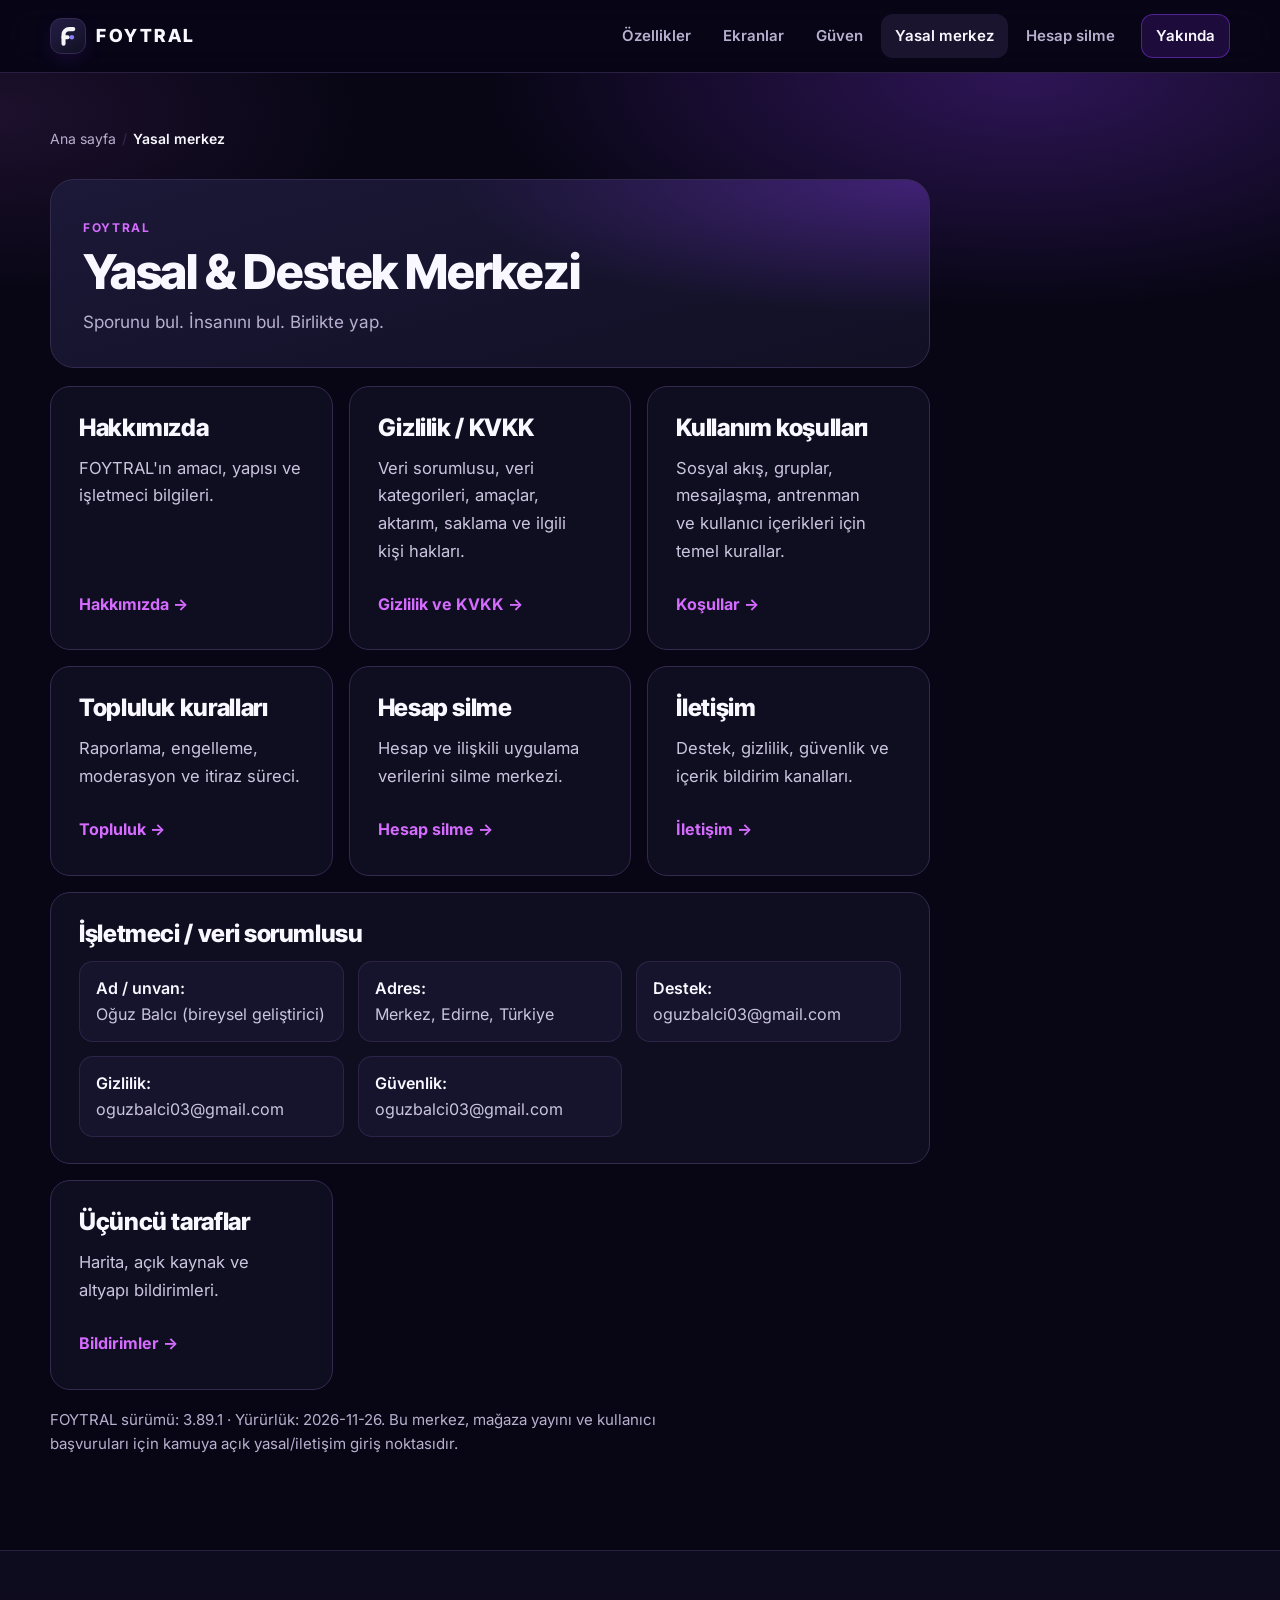
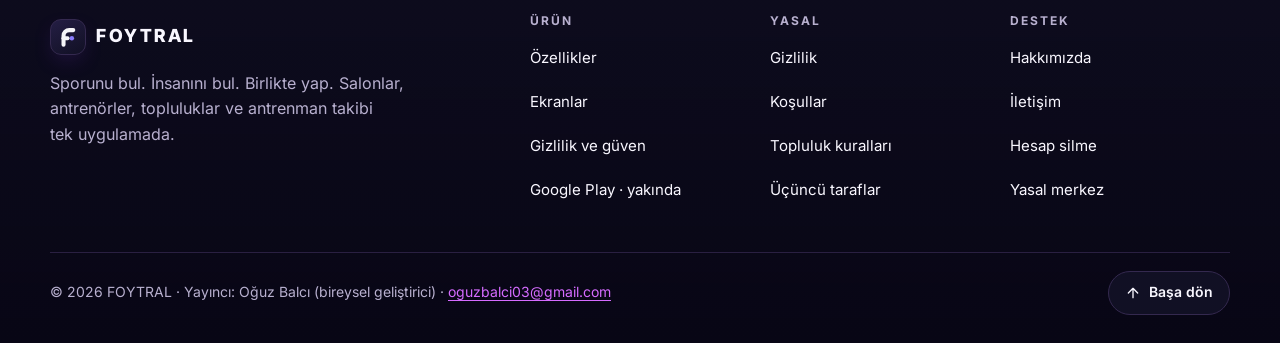
==== commit db003e70: "FOYTRAL web: yeni tasarim yayini" ====
--- a/public-legal/index.html
+++ b/public-legal/index.html
@@ -75,10 +75,10 @@
 <div class="card"><h2 id="topluluk-kurallari">Topluluk kuralları</h2><p class="muted">Raporlama, engelleme, moderasyon ve itiraz süreci.</p><a href="community.html">Topluluk →</a></div>
 <div class="card"><h2 id="hesap-silme">Hesap silme</h2><p class="muted">Hesap ve ilişkili uygulama verilerini silme merkezi.</p><a href="delete-account.html">Hesap silme →</a></div>
 <div class="card"><h2 id="iletisim">İletişim</h2><p class="muted">Destek, gizlilik, güvenlik ve içerik bildirim kanalları.</p><a href="contact.html">İletişim →</a></div>
-<div class="card card-wide"><h2 id="isletmeci-veri-sorumlusu">İşletmeci / veri sorumlusu</h2><div class="grid muted"><div><strong>Ad / unvan:</strong><br>__LEGAL_OPERATOR_NAME__</div><div><strong>Adres:</strong><br>__LEGAL_OPERATOR_ADDRESS__</div><div><strong>Destek:</strong><br>__SUPPORT_EMAIL__</div><div><strong>Gizlilik:</strong><br>__PRIVACY_EMAIL__</div><div><strong>Güvenlik:</strong><br>__SECURITY_EMAIL__</div></div></div>
+<div class="card card-wide"><h2 id="isletmeci-veri-sorumlusu">İşletmeci / veri sorumlusu</h2><div class="grid muted"><div><strong>Ad / unvan:</strong><br>Oğuz Balcı (bireysel geliştirici)</div><div><strong>Adres:</strong><br>Merkez, Edirne, Türkiye</div><div><strong>Destek:</strong><br>oguzbalci03@gmail.com</div><div><strong>Gizlilik:</strong><br>oguzbalci03@gmail.com</div><div><strong>Güvenlik:</strong><br>oguzbalci03@gmail.com</div></div></div>
 <div class="card"><h2 id="ucuncu-taraflar">Üçüncü taraflar</h2><p class="muted">Harita, açık kaynak ve altyapı bildirimleri.</p><a href="third-party.html">Bildirimler →</a></div>
 </div>
-<p class="muted">FOYTRAL sürümü: __APP_VERSION__ · Yürürlük: __LEGAL_EFFECTIVE_DATE__. Bu merkez, mağaza yayını ve kullanıcı başvuruları için kamuya açık yasal/iletişim giriş noktasıdır.</p><div class="legal-nav"></div>
+<p class="muted">FOYTRAL sürümü: 3.89.1 · Yürürlük: 2026-11-26. Bu merkez, mağaza yayını ve kullanıcı başvuruları için kamuya açık yasal/iletişim giriş noktasıdır.</p><div class="legal-nav"></div>
     </article>
     </div>
   </div>
@@ -121,7 +121,7 @@
       </div>
     </div>
     <div class="footer-bottom">
-      <p>© 2026 FOYTRAL · Yayıncı: __LEGAL_OPERATOR_NAME__ · <a href="mailto:__SUPPORT_EMAIL__">__SUPPORT_EMAIL__</a></p>
+      <p>© 2026 FOYTRAL · Yayıncı: Oğuz Balcı (bireysel geliştirici) · <a href="mailto:oguzbalci03@gmail.com">oguzbalci03@gmail.com</a></p>
       <a class="to-top" href="#top"><svg viewBox="0 0 24 24" fill="none" stroke="currentColor" stroke-width="2" stroke-linecap="round" stroke-linejoin="round" aria-hidden="true"><path d="M12 19V5M5 12l7-7 7 7"/></svg>Başa dön</a>
     </div>
   </div>
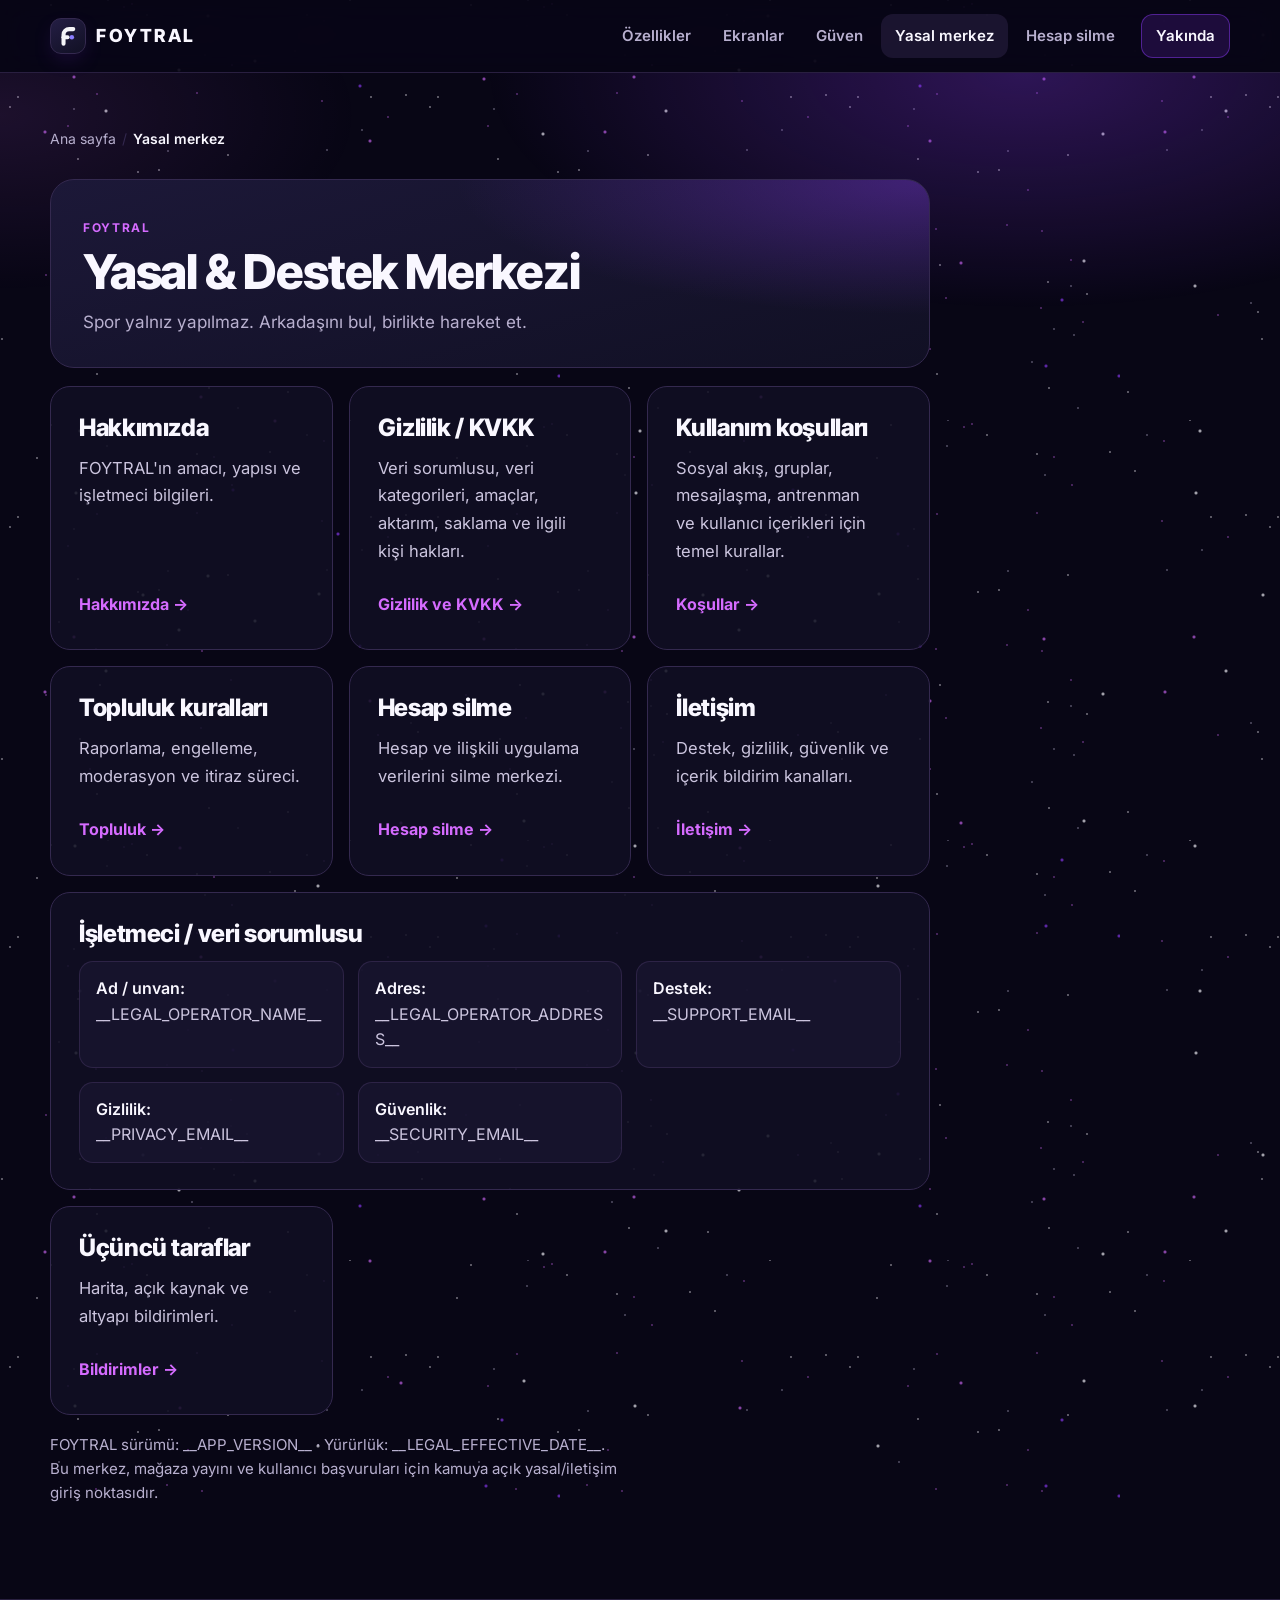
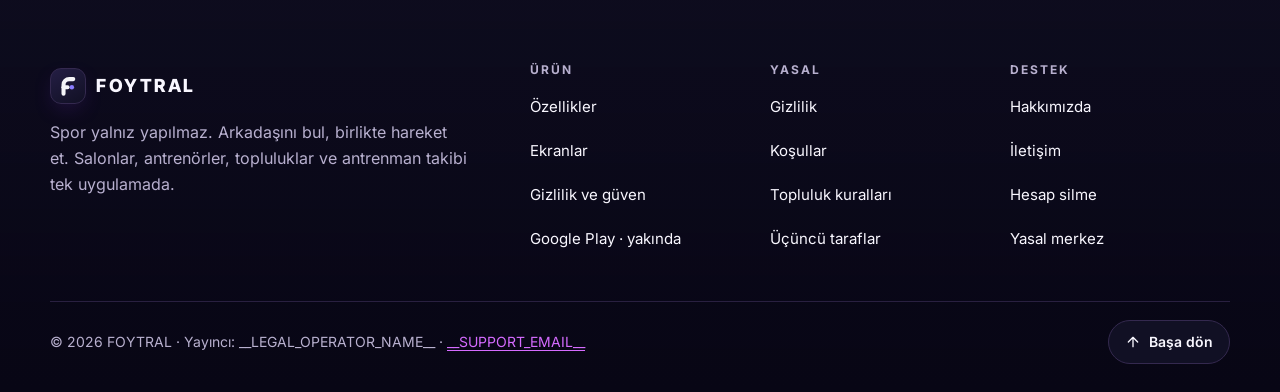
==== commit 190eefa5: "Web: sifirdan mobil oncelikli yeniden tasarim; hatali Actions is akisi kaldirildi (yayin gh-pages da" ====
--- a/public-legal/index.html
+++ b/public-legal/index.html
@@ -67,7 +67,7 @@
     </ol>
     <div class="legal-layout">
     <article class="legal-doc" data-legal>
-<header class="legal-hero"><span class="badge">FOYTRAL</span><h1>Yasal & Destek Merkezi</h1><p class="muted">Sporunu bul. İnsanını bul. Birlikte yap.</p></header>
+<header class="legal-hero"><span class="badge">FOYTRAL</span><h1>Yasal & Destek Merkezi</h1><p class="muted">Spor yalnız yapılmaz. Arkadaşını bul, birlikte hareket et.</p></header>
 <div class="hub-grid">
 <div class="card"><h2 id="hakkimizda">Hakkımızda</h2><p class="muted">FOYTRAL'ın amacı, yapısı ve işletmeci bilgileri.</p><a href="about.html">Hakkımızda →</a></div>
 <div class="card"><h2 id="gizlilik-kvkk">Gizlilik / KVKK</h2><p class="muted">Veri sorumlusu, veri kategorileri, amaçlar, aktarım, saklama ve ilgili kişi hakları.</p><a href="privacy.html">Gizlilik ve KVKK →</a></div>
@@ -75,10 +75,10 @@
 <div class="card"><h2 id="topluluk-kurallari">Topluluk kuralları</h2><p class="muted">Raporlama, engelleme, moderasyon ve itiraz süreci.</p><a href="community.html">Topluluk →</a></div>
 <div class="card"><h2 id="hesap-silme">Hesap silme</h2><p class="muted">Hesap ve ilişkili uygulama verilerini silme merkezi.</p><a href="delete-account.html">Hesap silme →</a></div>
 <div class="card"><h2 id="iletisim">İletişim</h2><p class="muted">Destek, gizlilik, güvenlik ve içerik bildirim kanalları.</p><a href="contact.html">İletişim →</a></div>
-<div class="card card-wide"><h2 id="isletmeci-veri-sorumlusu">İşletmeci / veri sorumlusu</h2><div class="grid muted"><div><strong>Ad / unvan:</strong><br>Oğuz Balcı (bireysel geliştirici)</div><div><strong>Adres:</strong><br>Merkez, Edirne, Türkiye</div><div><strong>Destek:</strong><br>oguzbalci03@gmail.com</div><div><strong>Gizlilik:</strong><br>oguzbalci03@gmail.com</div><div><strong>Güvenlik:</strong><br>oguzbalci03@gmail.com</div></div></div>
+<div class="card card-wide"><h2 id="isletmeci-veri-sorumlusu">İşletmeci / veri sorumlusu</h2><div class="grid muted"><div><strong>Ad / unvan:</strong><br>__LEGAL_OPERATOR_NAME__</div><div><strong>Adres:</strong><br>__LEGAL_OPERATOR_ADDRESS__</div><div><strong>Destek:</strong><br>__SUPPORT_EMAIL__</div><div><strong>Gizlilik:</strong><br>__PRIVACY_EMAIL__</div><div><strong>Güvenlik:</strong><br>__SECURITY_EMAIL__</div></div></div>
 <div class="card"><h2 id="ucuncu-taraflar">Üçüncü taraflar</h2><p class="muted">Harita, açık kaynak ve altyapı bildirimleri.</p><a href="third-party.html">Bildirimler →</a></div>
 </div>
-<p class="muted">FOYTRAL sürümü: 3.89.1 · Yürürlük: 2026-11-26. Bu merkez, mağaza yayını ve kullanıcı başvuruları için kamuya açık yasal/iletişim giriş noktasıdır.</p><div class="legal-nav"></div>
+<p class="muted">FOYTRAL sürümü: __APP_VERSION__ · Yürürlük: __LEGAL_EFFECTIVE_DATE__. Bu merkez, mağaza yayını ve kullanıcı başvuruları için kamuya açık yasal/iletişim giriş noktasıdır.</p><div class="legal-nav"></div>
     </article>
     </div>
   </div>
@@ -88,7 +88,7 @@
     <div class="footer-top">
       <div class="footer-brand">
         <a class="brand" href="../index.html" aria-label="FOYTRAL ana sayfa"><span class="brand-mark"><img src="../assets/foytral-mark.svg" alt="" width="26" height="26"></span><span>FOYTRAL</span></a>
-        <p>Sporunu bul. İnsanını bul. Birlikte yap. Salonlar, antrenörler, topluluklar ve antrenman takibi tek uygulamada.</p>
+        <p>Spor yalnız yapılmaz. Arkadaşını bul, birlikte hareket et. Salonlar, antrenörler, topluluklar ve antrenman takibi tek uygulamada.</p>
       </div>
       <div class="footer-cols">
         <nav class="footer-col" aria-labelledby="f-urun">
@@ -121,7 +121,7 @@
       </div>
     </div>
     <div class="footer-bottom">
-      <p>© 2026 FOYTRAL · Yayıncı: Oğuz Balcı (bireysel geliştirici) · <a href="mailto:oguzbalci03@gmail.com">oguzbalci03@gmail.com</a></p>
+      <p>© 2026 FOYTRAL · Yayıncı: __LEGAL_OPERATOR_NAME__ · <a href="mailto:__SUPPORT_EMAIL__">__SUPPORT_EMAIL__</a></p>
       <a class="to-top" href="#top"><svg viewBox="0 0 24 24" fill="none" stroke="currentColor" stroke-width="2" stroke-linecap="round" stroke-linejoin="round" aria-hidden="true"><path d="M12 19V5M5 12l7-7 7 7"/></svg>Başa dön</a>
     </div>
   </div>
--- a/assets/site.css
+++ b/assets/site.css
@@ -738,3 +738,128 @@
 /* Bölüm aralıkları ince ayar */
 #guven { padding-bottom: 24px; }
 @media (min-width: 900px) { #guven { padding-bottom: 40px; } #google-play { padding-top: 60px; } }
+
+/* ---------- Uzay arka planı: kayan yıldızlar (yalnız CSS, transform animasyonu) ---------- */
+body { background: transparent; }
+html::before, body::before {
+  content: ""; position: fixed; left: 0; right: 0; top: 0; height: calc(100vh + 600px); z-index: -1;
+  pointer-events: none; will-change: transform; background-repeat: repeat;
+}
+html::before {
+  background-image:
+    radial-gradient(1.3px 1.3px at 231px 286px, rgba(184,176,207,.7), transparent),
+    radial-gradient(1.3px 1.3px at 231px 260px, rgba(213,107,255,.65), transparent),
+    radial-gradient(1.3px 1.3px at 97px 94px, rgba(213,107,255,.65), transparent),
+    radial-gradient(1.3px 1.3px at 243px 322px, rgba(213,107,255,.65), transparent),
+    radial-gradient(1.3px 1.3px at 406px 95px, rgba(249,247,255,.75), transparent),
+    radial-gradient(1.3px 1.3px at 228px 155px, rgba(249,247,255,.75), transparent),
+    radial-gradient(1.3px 1.3px at 46px 275px, rgba(213,107,255,.65), transparent),
+    radial-gradient(1.3px 1.3px at 324px 21px, rgba(213,107,255,.65), transparent),
+    radial-gradient(1.3px 1.3px at 202px 231px, rgba(213,107,255,.65), transparent),
+    radial-gradient(1.3px 1.3px at 378px 315px, rgba(213,107,255,.65), transparent),
+    radial-gradient(1.3px 1.3px at 80px 319px, rgba(249,247,255,.75), transparent),
+    radial-gradient(1.3px 1.3px at 270px 32px, rgba(249,247,255,.75), transparent),
+    radial-gradient(1.3px 1.3px at 18px 97px, rgba(249,247,255,.75), transparent),
+    radial-gradient(1.3px 1.3px at 307px 15px, rgba(184,176,207,.7), transparent),
+    radial-gradient(1.3px 1.3px at 167px 225px, rgba(213,107,255,.65), transparent),
+    radial-gradient(1.3px 1.3px at 100px 265px, rgba(249,247,255,.75), transparent),
+    radial-gradient(1.3px 1.3px at 327px 150px, rgba(184,176,207,.7), transparent),
+    radial-gradient(1.3px 1.3px at 2px 339px, rgba(249,247,255,.75), transparent),
+    radial-gradient(1.3px 1.3px at 234px 335px, rgba(184,176,207,.7), transparent),
+    radial-gradient(1.3px 1.3px at 208px 282px, rgba(249,247,255,.75), transparent),
+    radial-gradient(1.3px 1.3px at 362px 130px, rgba(184,176,207,.7), transparent),
+    radial-gradient(1.3px 1.3px at 388px 117px, rgba(213,107,255,.65), transparent),
+    radial-gradient(1.3px 1.3px at 147px 15px, rgba(249,247,255,.75), transparent),
+    radial-gradient(1.3px 1.3px at 288px 392px, rgba(249,247,255,.75), transparent),
+    radial-gradient(1.3px 1.3px at 205px 55px, rgba(184,176,207,.7), transparent),
+    radial-gradient(1.3px 1.3px at 197px 34px, rgba(249,247,255,.75), transparent),
+    radial-gradient(1.3px 1.3px at 350px 0px, rgba(249,247,255,.75), transparent),
+    radial-gradient(1.3px 1.3px at 107px 26px, rgba(184,176,207,.7), transparent),
+    radial-gradient(1.3px 1.3px at 192px 362px, rgba(184,176,207,.7), transparent),
+    radial-gradient(1.3px 1.3px at 214px 37px, rgba(213,107,255,.65), transparent),
+    radial-gradient(1.3px 1.3px at 322px 101px, rgba(213,107,255,.65), transparent),
+    radial-gradient(1.3px 1.3px at 138px 172px, rgba(249,247,255,.75), transparent),
+    radial-gradient(1.3px 1.3px at 159px 170px, rgba(249,247,255,.75), transparent),
+    radial-gradient(1.3px 1.3px at 209px 388px, rgba(249,247,255,.75), transparent),
+    radial-gradient(1.3px 1.3px at 68px 126px, rgba(213,107,255,.65), transparent),
+    radial-gradient(1.3px 1.3px at 51px 5px, rgba(249,247,255,.75), transparent),
+    radial-gradient(1.3px 1.3px at 238px 408px, rgba(184,176,207,.7), transparent),
+    radial-gradient(1.3px 1.3px at 90px 349px, rgba(213,107,255,.65), transparent),
+    radial-gradient(1.3px 1.3px at 96px 229px, rgba(213,107,255,.65), transparent),
+    radial-gradient(1.3px 1.3px at 97px 374px, rgba(249,247,255,.75), transparent),
+    radial-gradient(1.3px 1.3px at 214px 329px, rgba(184,176,207,.7), transparent),
+    radial-gradient(1.3px 1.3px at 59px 202px, rgba(184,176,207,.7), transparent),
+    radial-gradient(1.3px 1.3px at 108px 0px, rgba(184,176,207,.7), transparent),
+    radial-gradient(1.3px 1.3px at 411px 303px, rgba(184,176,207,.7), transparent),
+    radial-gradient(1.3px 1.3px at 10px 107px, rgba(249,247,255,.75), transparent),
+    radial-gradient(1.3px 1.3px at 201px 308px, rgba(213,107,255,.65), transparent),
+    radial-gradient(1.3px 1.3px at 295px 51px, rgba(249,247,255,.75), transparent),
+    radial-gradient(1.3px 1.3px at 74px 109px, rgba(184,176,207,.7), transparent),
+    radial-gradient(1.3px 1.3px at 132px 4px, rgba(213,107,255,.65), transparent),
+    radial-gradient(1.3px 1.3px at 168px 151px, rgba(184,176,207,.7), transparent),
+    radial-gradient(1.3px 1.3px at 37px 38px, rgba(249,247,255,.75), transparent),
+    radial-gradient(1.3px 1.3px at 106px 298px, rgba(213,107,255,.65), transparent),
+    radial-gradient(1.3px 1.3px at 124px 7px, rgba(213,107,255,.65), transparent),
+    radial-gradient(1.3px 1.3px at 188px 190px, rgba(213,107,255,.65), transparent),
+    radial-gradient(1.3px 1.3px at 232px 65px, rgba(213,107,255,.65), transparent),
+    radial-gradient(1.3px 1.3px at 247px 294px, rgba(249,247,255,.75), transparent),
+    radial-gradient(1.3px 1.3px at 197px 93px, rgba(213,107,255,.65), transparent),
+    radial-gradient(1.3px 1.3px at 78px 159px, rgba(249,247,255,.75), transparent),
+    radial-gradient(1.3px 1.3px at 418px 312px, rgba(249,247,255,.75), transparent),
+    radial-gradient(1.3px 1.3px at 371px 97px, rgba(249,247,255,.75), transparent);
+  background-size: 420px 420px;
+  animation: stars-drift-far 60s linear infinite;
+  opacity: 1;
+}
+body::before {
+  background-image:
+    radial-gradient(2.2px 2.2px at 201px 397px, rgba(213,107,255,.9), transparent),
+    radial-gradient(2.2px 2.2px at 80px 431px, rgba(249,247,255,.95), transparent),
+    radial-gradient(2.2px 2.2px at 106px 111px, rgba(249,247,255,.95), transparent),
+    radial-gradient(2.2px 2.2px at 524px 261px, rgba(249,247,255,.95), transparent),
+    radial-gradient(2.2px 2.2px at 401px 263px, rgba(213,107,255,.9), transparent),
+    radial-gradient(2.2px 2.2px at 502px 300px, rgba(145,60,255,.9), transparent),
+    radial-gradient(2.2px 2.2px at 179px 70px, rgba(249,247,255,.95), transparent),
+    radial-gradient(2.2px 2.2px at 233px 490px, rgba(145,60,255,.9), transparent),
+    radial-gradient(2.2px 2.2px at 75px 286px, rgba(249,247,255,.95), transparent),
+    radial-gradient(2.2px 2.2px at 208px 16px, rgba(249,247,255,.95), transparent),
+    radial-gradient(2.2px 2.2px at 275px 421px, rgba(213,107,255,.9), transparent),
+    radial-gradient(2.2px 2.2px at 255px 61px, rgba(249,247,255,.95), transparent),
+    radial-gradient(2.2px 2.2px at 180px 288px, rgba(213,107,255,.9), transparent),
+    radial-gradient(2.2px 2.2px at 543px 134px, rgba(249,247,255,.95), transparent),
+    radial-gradient(2.2px 2.2px at 370px 141px, rgba(213,107,255,.9), transparent),
+    radial-gradient(2.2px 2.2px at 338px 534px, rgba(145,60,255,.9), transparent),
+    radial-gradient(2.2px 2.2px at 143px 35px, rgba(249,247,255,.95), transparent),
+    radial-gradient(2.2px 2.2px at 486px 366px, rgba(145,60,255,.9), transparent),
+    radial-gradient(2.2px 2.2px at 319px 34px, rgba(249,247,255,.95), transparent),
+    radial-gradient(2.2px 2.2px at 76px 493px, rgba(249,247,255,.95), transparent),
+    radial-gradient(2.2px 2.2px at 318px 326px, rgba(249,247,255,.95), transparent),
+    radial-gradient(2.2px 2.2px at 74px 77px, rgba(213,107,255,.9), transparent),
+    radial-gradient(2.2px 2.2px at 559px 376px, rgba(145,60,255,.9), transparent),
+    radial-gradient(2.2px 2.2px at 45px 132px, rgba(213,107,255,.9), transparent),
+    radial-gradient(2.2px 2.2px at 360px 86px, rgba(145,60,255,.9), transparent),
+    radial-gradient(2.2px 2.2px at 484px 79px, rgba(213,107,255,.9), transparent);
+  background-size: 560px 560px;
+  animation: stars-drift-mid 36s linear infinite, stars-twinkle 6s ease-in-out infinite alternate;
+}
+body::after {
+  content: ""; position: fixed; z-index: -1; pointer-events: none;
+  top: 12vh; left: -20vw; width: 140px; height: 2px; border-radius: 2px;
+  background: linear-gradient(90deg, transparent, rgba(213,107,255,.0) 10%, rgba(249,247,255,.95));
+  box-shadow: 0 0 12px rgba(213,107,255,.8);
+  transform: rotate(-24deg); opacity: 0;
+  animation: shooting-star 8s ease-in 2s infinite;
+}
+@keyframes stars-drift-far { from { transform: translate3d(0,0,0); } to { transform: translate3d(0,-420px,0); } }
+@keyframes stars-drift-mid { from { transform: translate3d(0,0,0); } to { transform: translate3d(0,-560px,0); } }
+@keyframes stars-twinkle { from { opacity: .7; } to { opacity: 1; } }
+@keyframes shooting-star {
+  0% { opacity: 0; translate: 0 0; }
+  2% { opacity: 1; }
+  9% { opacity: 0; translate: 75vw 34vh; }
+  100% { opacity: 0; translate: 75vw 34vh; }
+}
+@media (prefers-reduced-motion: reduce) {
+  html::before, body::before { animation: none !important; }
+  body::after { display: none; }
+}
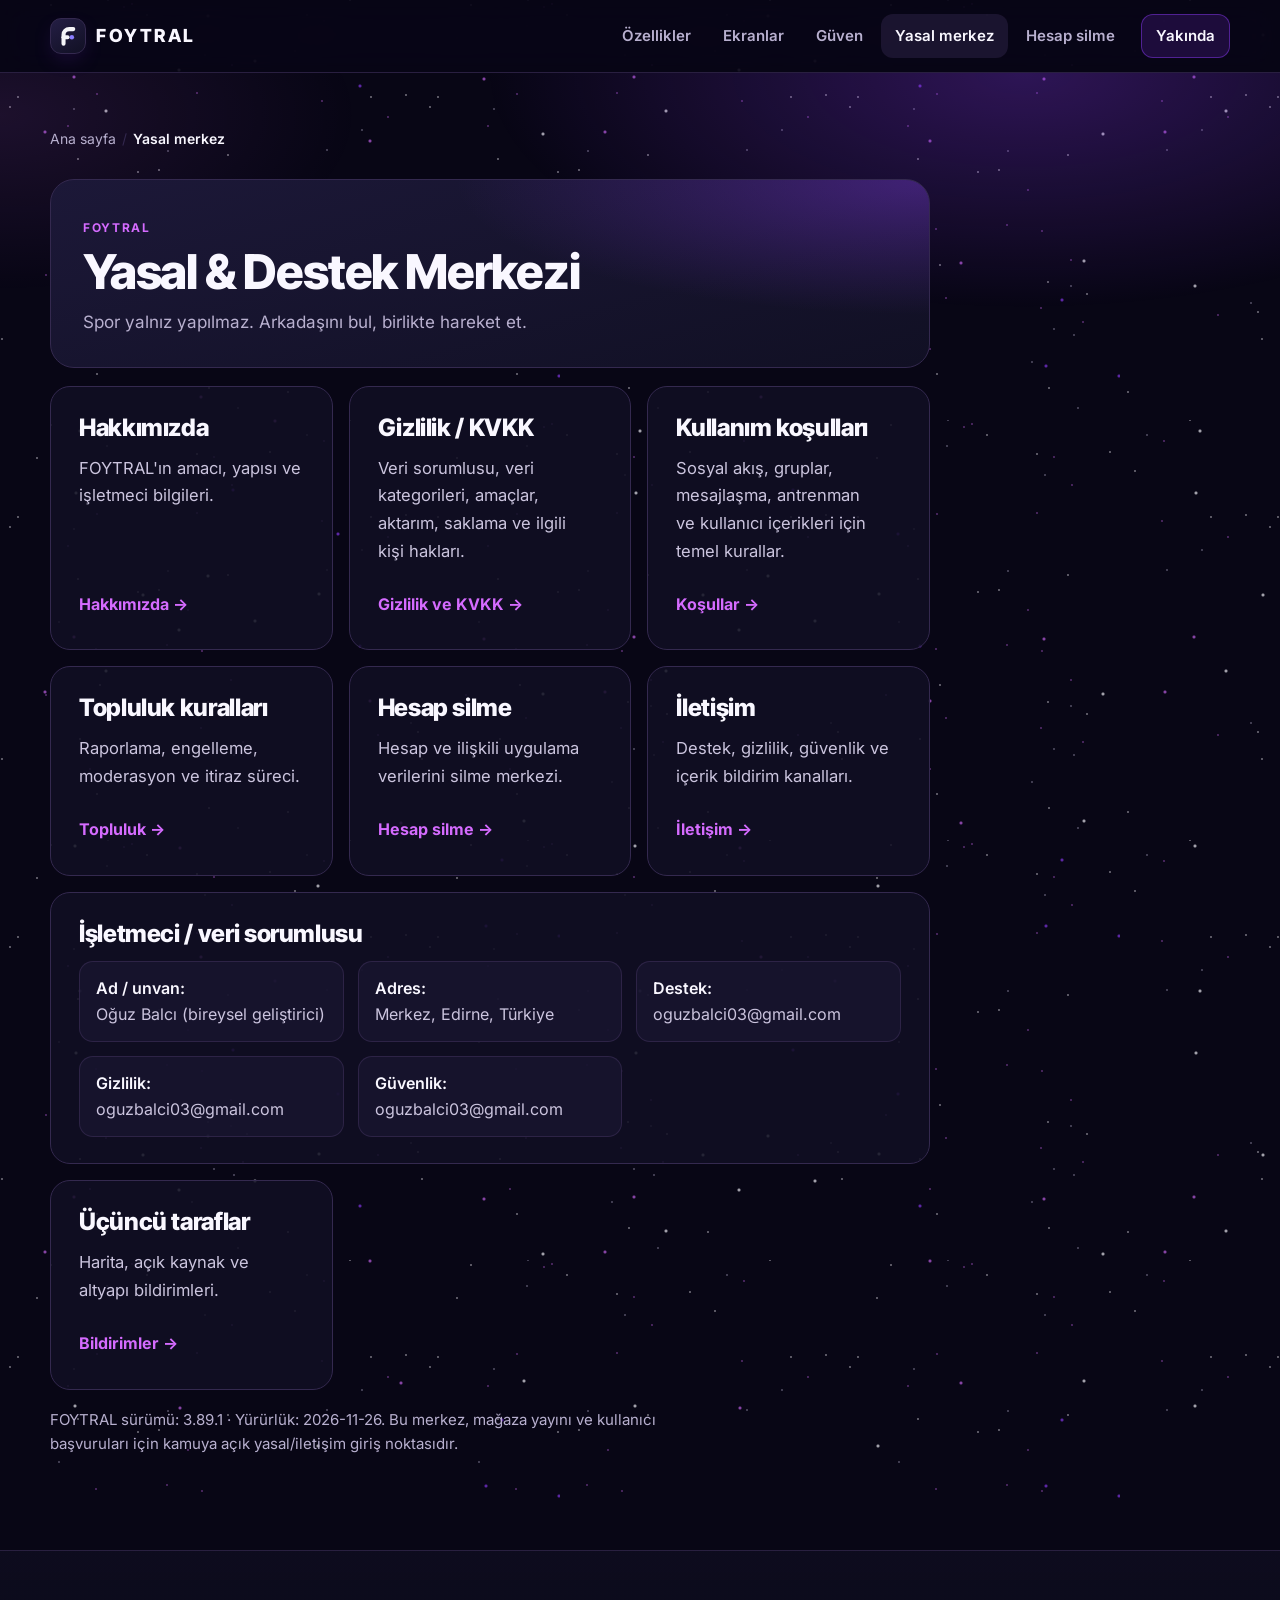
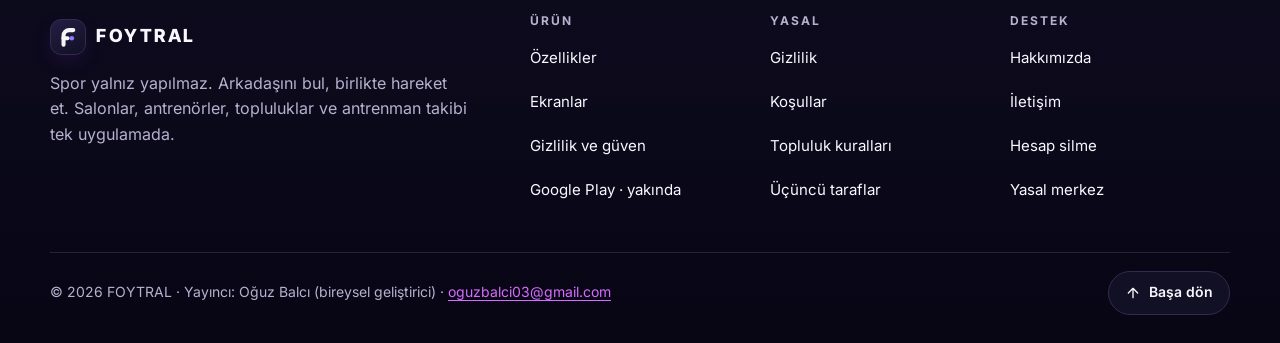
==== commit 62085b57: "FOYTRAL web: yeni tasarim yayini" ====
--- a/public-legal/index.html
+++ b/public-legal/index.html
@@ -75,10 +75,10 @@
 <div class="card"><h2 id="topluluk-kurallari">Topluluk kuralları</h2><p class="muted">Raporlama, engelleme, moderasyon ve itiraz süreci.</p><a href="community.html">Topluluk →</a></div>
 <div class="card"><h2 id="hesap-silme">Hesap silme</h2><p class="muted">Hesap ve ilişkili uygulama verilerini silme merkezi.</p><a href="delete-account.html">Hesap silme →</a></div>
 <div class="card"><h2 id="iletisim">İletişim</h2><p class="muted">Destek, gizlilik, güvenlik ve içerik bildirim kanalları.</p><a href="contact.html">İletişim →</a></div>
-<div class="card card-wide"><h2 id="isletmeci-veri-sorumlusu">İşletmeci / veri sorumlusu</h2><div class="grid muted"><div><strong>Ad / unvan:</strong><br>__LEGAL_OPERATOR_NAME__</div><div><strong>Adres:</strong><br>__LEGAL_OPERATOR_ADDRESS__</div><div><strong>Destek:</strong><br>__SUPPORT_EMAIL__</div><div><strong>Gizlilik:</strong><br>__PRIVACY_EMAIL__</div><div><strong>Güvenlik:</strong><br>__SECURITY_EMAIL__</div></div></div>
+<div class="card card-wide"><h2 id="isletmeci-veri-sorumlusu">İşletmeci / veri sorumlusu</h2><div class="grid muted"><div><strong>Ad / unvan:</strong><br>Oğuz Balcı (bireysel geliştirici)</div><div><strong>Adres:</strong><br>Merkez, Edirne, Türkiye</div><div><strong>Destek:</strong><br>oguzbalci03@gmail.com</div><div><strong>Gizlilik:</strong><br>oguzbalci03@gmail.com</div><div><strong>Güvenlik:</strong><br>oguzbalci03@gmail.com</div></div></div>
 <div class="card"><h2 id="ucuncu-taraflar">Üçüncü taraflar</h2><p class="muted">Harita, açık kaynak ve altyapı bildirimleri.</p><a href="third-party.html">Bildirimler →</a></div>
 </div>
-<p class="muted">FOYTRAL sürümü: __APP_VERSION__ · Yürürlük: __LEGAL_EFFECTIVE_DATE__. Bu merkez, mağaza yayını ve kullanıcı başvuruları için kamuya açık yasal/iletişim giriş noktasıdır.</p><div class="legal-nav"></div>
+<p class="muted">FOYTRAL sürümü: 3.89.1 · Yürürlük: 2026-11-26. Bu merkez, mağaza yayını ve kullanıcı başvuruları için kamuya açık yasal/iletişim giriş noktasıdır.</p><div class="legal-nav"></div>
     </article>
     </div>
   </div>
@@ -121,7 +121,7 @@
       </div>
     </div>
     <div class="footer-bottom">
-      <p>© 2026 FOYTRAL · Yayıncı: __LEGAL_OPERATOR_NAME__ · <a href="mailto:__SUPPORT_EMAIL__">__SUPPORT_EMAIL__</a></p>
+      <p>© 2026 FOYTRAL · Yayıncı: Oğuz Balcı (bireysel geliştirici) · <a href="mailto:oguzbalci03@gmail.com">oguzbalci03@gmail.com</a></p>
       <a class="to-top" href="#top"><svg viewBox="0 0 24 24" fill="none" stroke="currentColor" stroke-width="2" stroke-linecap="round" stroke-linejoin="round" aria-hidden="true"><path d="M12 19V5M5 12l7-7 7 7"/></svg>Başa dön</a>
     </div>
   </div>
